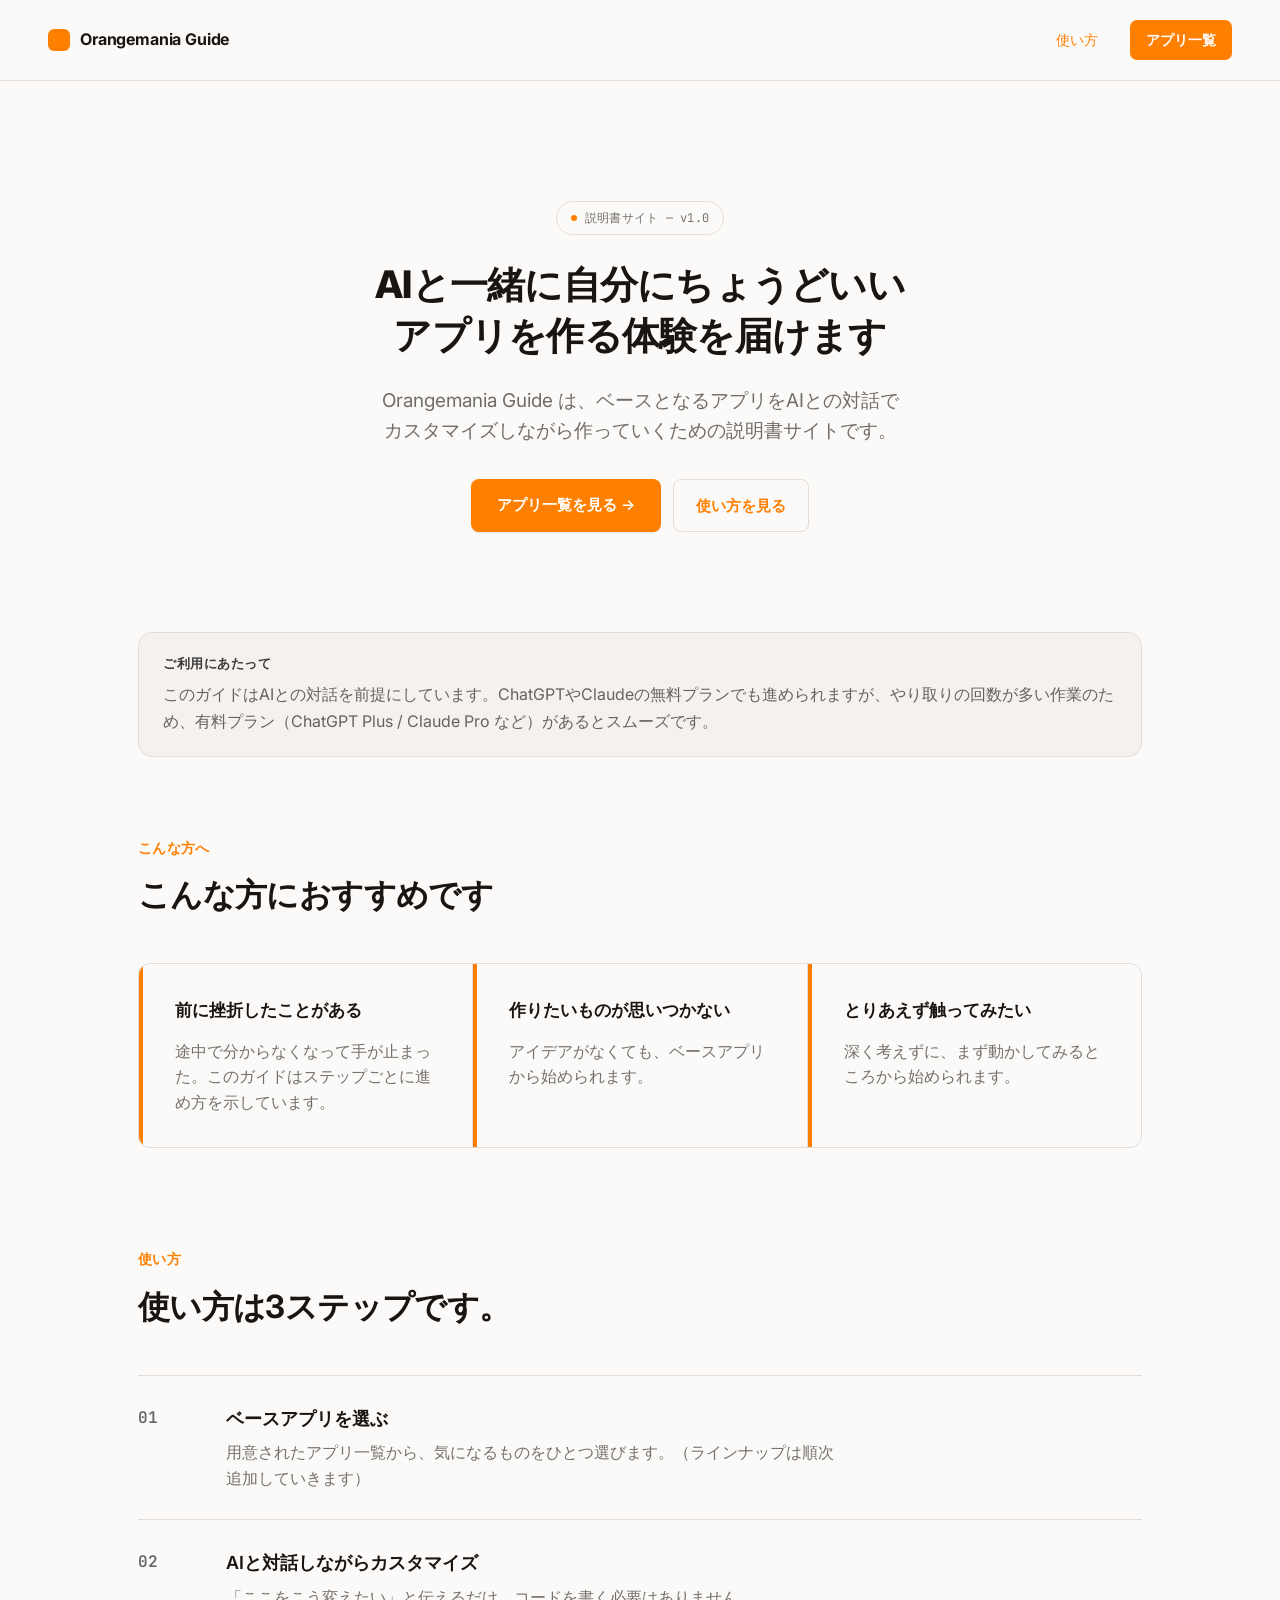
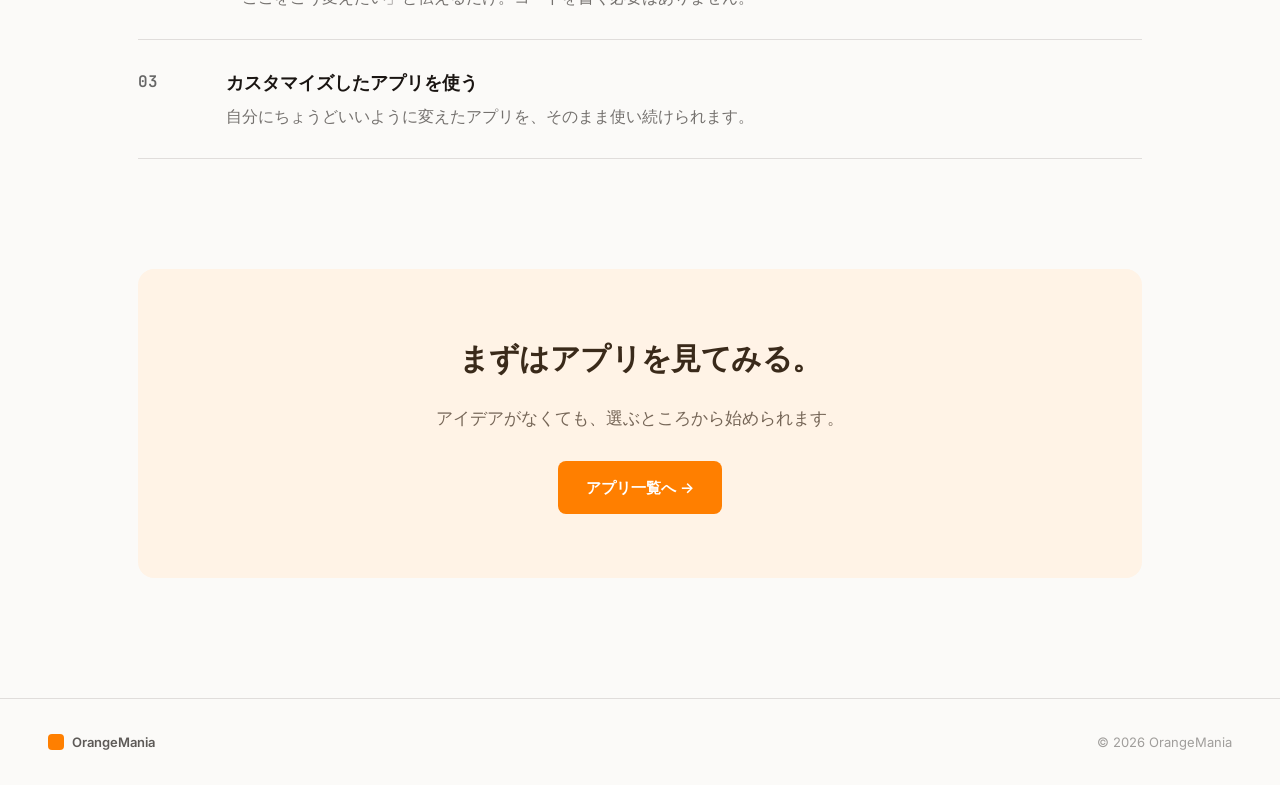
==== index.html @ e68e017d "feat: トップページを新デザインにリニューアルし、ラベル・本文のフォントを調整 - index.html: ヒーロー/注記/対象読者/使い方/CTAセクションを新レイアウトに刷新 - css/st" ====
<!DOCTYPE html>
<html lang="ja">

<head>
  <meta charset="UTF-8">
  <meta name="viewport" content="width=device-width, initial-scale=1.0">
  <title>OrangeMania - AIと一緒に、自分だけのアプリを作る</title>
  <link rel="preconnect" href="https://fonts.googleapis.com">
  <link rel="preconnect" href="https://fonts.gstatic.com" crossorigin="">
  <link
    href="https://fonts.googleapis.com/css2?family=Inter:wght@400;500;600;700;800&family=JetBrains+Mono:wght@400;500&display=swap"
    rel="stylesheet">
  <link rel="stylesheet" href="css/style.css">
</head>

<body class="lp-body">

  <header class="lp-header">
    <div class="lp-logo">
      <div class="lp-logo-mark"></div>
      <span class="lp-logo-text">Orangemania Guide</span>
    </div>
    <nav class="lp-nav">
      <a href="#how" class="lp-nav-link">使い方</a>
      <a href="#apps" class="lp-nav-cta">アプリ一覧</a>
    </nav>
  </header>

  <!-- Hero -->
  <section class="lp-hero">
    <div class="lp-hero-badge">
      <span class="lp-hero-badge-dot"></span>
      説明書サイト &mdash; v1.0
    </div>
    <h1>AIと一緒に自分にちょうどいい<br>アプリを作る体験を届けます</h1>
    <p class="lp-hero-lead">Orangemania Guide は、ベースとなるアプリをAIとの対話で<br>カスタマイズしながら作っていくための説明書サイトです。</p>
    <div class="lp-hero-actions">
      <a href="guide/index.html" class="lp-btn-primary">アプリ一覧を見る &rarr;</a>
      <a href="#how" class="lp-btn-secondary">使い方を見る</a>
    </div>
  </section>

  <!-- Usage note -->
  <section class="lp-section lp-note-section">
    <div class="lp-note">
      <span class="lp-note-label">ご利用にあたって</span>
      <p class="lp-note-text">このガイドはAIとの対話を前提にしています。ChatGPTやClaudeの無料プランでも進められますが、やり取りの回数が多い作業のため、有料プラン（ChatGPT Plus /
        Claude Pro など）があるとスムーズです。</p>
    </div>
  </section>

  <!-- Target readers -->
  <section id="who" class="lp-section">
    <div class="lp-section-head">
      <span class="lp-eyebrow">こんな方へ</span>
      <h2>こんな方におすすめです</h2>
    </div>
    <div class="lp-cards">
      <div class="lp-card">
        <h3>前に挫折したことがある</h3>
        <p>途中で分からなくなって手が止まった。このガイドはステップごとに進め方を示しています。</p>
      </div>
      <div class="lp-card">
        <h3>作りたいものが思いつかない</h3>
        <p>アイデアがなくても、ベースアプリから始められます。</p>
      </div>
      <div class="lp-card">
        <h3>とりあえず触ってみたい</h3>
        <p>深く考えずに、まず動かしてみるところから始められます。</p>
      </div>
    </div>
  </section>

  <!-- How it works -->
  <section id="how" class="lp-section-how">
    <div class="lp-section-head">
      <span class="lp-eyebrow">使い方</span>
      <h2>使い方は3ステップです。</h2>
    </div>
    <div class="lp-steps">
      <div class="lp-step">
        <span class="lp-step-num">01</span>
        <div class="lp-step-body">
          <h3>ベースアプリを選ぶ</h3>
          <p>用意されたアプリ一覧から、気になるものをひとつ選びます。（ラインナップは順次追加していきます）</p>
        </div>
      </div>
      <div class="lp-step">
        <span class="lp-step-num">02</span>
        <div class="lp-step-body">
          <h3>AIと対話しながらカスタマイズ</h3>
          <p>「ここをこう変えたい」と伝えるだけ。コードを書く必要はありません。</p>
        </div>
      </div>
      <div class="lp-step">
        <span class="lp-step-num">03</span>
        <div class="lp-step-body">
          <h3>カスタマイズしたアプリを使う</h3>
          <p>自分にちょうどいいように変えたアプリを、そのまま使い続けられます。</p>
        </div>
      </div>
    </div>
  </section>

  <!-- CTA -->
  <section id="apps" class="lp-section-cta">
    <div class="lp-cta-box">
      <h2>まずはアプリを見てみる。</h2>
      <p>アイデアがなくても、選ぶところから始められます。</p>
      <a href="guide/index.html" class="lp-btn-cta">アプリ一覧へ &rarr;</a>
    </div>
  </section>

  <!-- Footer -->
  <footer class="lp-footer">
    <div class="lp-footer-brand">
      <div class="lp-footer-mark"></div>
      <span class="lp-footer-name">OrangeMania</span>
    </div>
    <span class="lp-footer-copy">&copy; 2026 OrangeMania</span>
  </footer>

</body>

</html>
---- css/style.css ----
/* OrangeMania Guide - 共通スタイル */

@import url('https://fonts.googleapis.com/css2?family=Nunito:wght@400;600;700;800&family=DM+Mono:wght@400;500&display=swap');

:root {
  --color-accent: #FF7F00;
  --color-bg: #FAF8F4;
  --color-text: #3a2a1a;
  --color-code-bg: #f0ede8;
  --radius: 14px;
}

* {
  box-sizing: border-box;
}

body {
  margin: 0;
  background: var(--color-bg);
  color: var(--color-text);
  font-family: 'Nunito', sans-serif;
  line-height: 1.7;
  -webkit-font-smoothing: antialiased;
}

.container {
  max-width: 720px;
  margin: 0 auto;
  padding: 0 24px 80px;
}

/* ナビゲーションバー */
.navbar {
  border-bottom: 1px solid #e8e2d8;
  padding: 20px 24px;
  display: flex;
  align-items: center;
  gap: 16px;
  margin-bottom: 48px;
}

.navbar .logo {
  font-weight: 800;
  font-size: 1.1rem;
  color: var(--color-accent);
  text-decoration: none;
}

.navbar .page-title {
  font-size: 0.95rem;
  color: var(--color-text);
  opacity: 0.7;
}

/* 見出し */
h1 {
  font-size: 2rem;
  font-weight: 800;
  margin-bottom: 16px;
}

h2 {
  font-size: 1.4rem;
  font-weight: 700;
  margin-top: 48px;
  margin-bottom: 16px;
}

p {
  margin: 0 0 16px;
}

/* ラベル（英字大文字 + モノスペース） */
.label {
  font-family: 'DM Mono', monospace;
  font-size: 0.75rem;
  letter-spacing: 0.08em;
  text-transform: uppercase;
  color: var(--color-accent);
  font-weight: 500;
}

/* ボタン */
.btn {
  display: inline-block;
  background: var(--color-accent);
  color: #fff;
  text-decoration: none;
  padding: 14px 28px;
  border-radius: var(--radius);
  font-weight: 700;
  box-shadow: none;
  border: none;
  transition: opacity 0.15s ease;
}

.btn:hover {
  opacity: 0.85;
}

.btn-outline {
  display: inline-block;
  background: transparent;
  color: var(--color-accent);
  text-decoration: none;
  padding: 12px 24px;
  border-radius: var(--radius);
  font-weight: 700;
  border: 1.5px solid var(--color-accent);
}

/* ターゲット読者リスト */
.audience-list {
  list-style: none;
  padding: 0;
  margin: 24px 0;
}

.audience-list li {
  padding: 16px 20px;
  background: #fff;
  border-radius: var(--radius);
  border: 1px solid #eee6da;
  margin-bottom: 12px;
}

/* アプリカード */
.card-grid {
  display: grid;
  grid-template-columns: 1fr;
  gap: 16px;
  margin: 24px 0;
}

.card {
  background: #fff;
  border: 1px solid #eee6da;
  border-radius: var(--radius);
  padding: 24px;
  box-shadow: none;
}

.card h3 {
  margin: 0 0 8px;
  font-size: 1.15rem;
}

.card p {
  opacity: 0.8;
  margin-bottom: 20px;
}

/* ステップセクション */
.step {
  margin-top: 56px;
  padding-top: 32px;
  border-top: 1px solid #eee6da;
}

.step:first-of-type {
  border-top: none;
  padding-top: 0;
}

.step-number {
  font-family: 'DM Mono', monospace;
  font-size: 0.8rem;
  letter-spacing: 0.08em;
  color: var(--color-accent);
  font-weight: 500;
  display: block;
  margin-bottom: 8px;
}

/* コードブロック */
.code-block {
  position: relative;
  background: var(--color-code-bg);
  border-radius: var(--radius);
  padding: 20px;
  margin: 16px 0;
  font-family: 'DM Mono', monospace;
  font-size: 0.9rem;
  white-space: pre-wrap;
  word-break: break-word;
}

.copy-btn {
  position: absolute;
  top: 12px;
  right: 12px;
  font-family: 'DM Mono', monospace;
  font-size: 0.7rem;
  letter-spacing: 0.05em;
  text-transform: uppercase;
  background: #fff;
  border: 1px solid #ddd4c4;
  border-radius: 8px;
  padding: 6px 10px;
  cursor: pointer;
  color: var(--color-text);
}

.copy-btn:hover {
  border-color: var(--color-accent);
  color: var(--color-accent);
}

/* フッター */
.footer {
  text-align: center;
  padding: 40px 24px;
  font-family: 'DM Mono', monospace;
  font-size: 0.75rem;
  opacity: 0.6;
}

.back-link {
  display: inline-block;
  margin-top: 48px;
  color: var(--color-accent);
  text-decoration: none;
  font-weight: 700;
}

/* ==========================================================================
   Landing page (Claude Design "OrangeMania Top" 再現)
   トップページ(index.html)専用。既存クラスとは独立した lp- プレフィックス
   ========================================================================== */

.lp-body {
  margin: 0;
  font-family: 'Inter', -apple-system, sans-serif;
  color: oklch(0.2 0.01 60);
  background: oklch(0.985 0.003 80);
  min-height: 100vh;
  display: flex;
  flex-direction: column;
}

.lp-body ::selection {
  background: #FF7F00;
  color: #fff;
}

.lp-body a {
  color: #FF7F00;
  text-decoration: none;
}

.lp-body a:hover {
  color: #E56E00;
}

/* Header */
.lp-header {
  position: sticky;
  top: 0;
  z-index: 10;
  display: flex;
  align-items: center;
  justify-content: space-between;
  padding: 20px 48px;
  background: oklch(0.985 0.003 80 / 0.85);
  backdrop-filter: blur(10px);
  border-bottom: 1px solid oklch(0.9 0.005 60);
}

.lp-logo {
  display: flex;
  align-items: center;
  gap: 10px;
}

.lp-logo-mark {
  width: 22px;
  height: 22px;
  background: #FF7F00;
  border-radius: 6px;
}

.lp-logo-text {
  font-weight: 700;
  font-size: 16px;
  letter-spacing: -0.01em;
  color: oklch(0.2 0.01 60);
}

.lp-nav {
  display: flex;
  align-items: center;
  gap: 32px;
}

.lp-nav-link {
  font-size: 14px;
  color: oklch(0.2 0.01 60 / 0.65);
  font-weight: 500;
}

a.lp-nav-cta {
  font-size: 14px;
  font-weight: 600;
  background: #FF7F00;
  color: #fff;
  padding: 8px 16px;
  border-radius: 7px;
}

a.lp-nav-cta:hover {
  background: #E56E00;
  color: #fff;
}

/* Hero */
.lp-hero {
  display: flex;
  flex-direction: column;
  align-items: center;
  text-align: center;
  padding: 120px 24px 100px;
  gap: 24px;
}

.lp-hero-badge {
  display: inline-flex;
  align-items: center;
  gap: 8px;
  padding: 6px 14px;
  border-radius: 100px;
  border: 1px solid oklch(0.9 0.01 60);
  font-family: 'JetBrains Mono', monospace;
  font-size: 12px;
  color: oklch(0.2 0.01 60 / 0.6);
  letter-spacing: 0.02em;
}

.lp-hero-badge-dot {
  width: 6px;
  height: 6px;
  border-radius: 50%;
  background: #FF7F00;
  display: inline-block;
}

.lp-hero h1 {
  font-size: clamp(26px, 4.2vw, 38px);
  line-height: 1.35;
  font-weight: 800;
  letter-spacing: -0.02em;
  margin: 0;
  max-width: 780px;
}

@media (max-width: 640px) {
  .lp-hero h1 {
    font-size: 24px;
    line-height: 1.45;
  }
}

.lp-hero-lead {
  font-size: 19px;
  line-height: 1.6;
  color: oklch(0.2 0.01 60 / 0.62);
  max-width: 560px;
  margin: 0;
  font-weight: 400;
}

.lp-hero-actions {
  display: flex;
  gap: 12px;
  margin-top: 8px;
}

a.lp-btn-primary {
  font-size: 15px;
  font-weight: 600;
  background: #FF7F00;
  color: #fff;
  padding: 13px 26px;
  border-radius: 8px;
  box-shadow: 0 1px 2px oklch(0.2 0.01 60 / 0.1);
}

a.lp-btn-primary:hover {
  background: #E56E00;
  color: #fff;
}

.lp-btn-secondary {
  font-size: 15px;
  font-weight: 600;
  color: oklch(0.2 0.01 60 / 0.8);
  padding: 13px 22px;
  border-radius: 8px;
  border: 1px solid oklch(0.9 0.01 60);
}

.lp-btn-secondary:hover {
  border-color: oklch(0.75 0.01 60);
  background: oklch(0.96 0.005 60);
}

/* Target readers */
.lp-section {
  padding: 40px 48px 100px;
  max-width: 1100px;
  margin: 0 auto;
  width: 100%;
  box-sizing: border-box;
}

.lp-section-head {
  display: flex;
  flex-direction: column;
  gap: 8px;
  margin-bottom: 40px;
}

.lp-eyebrow {
  font-family: 'JetBrains Mono', monospace;
  font-size: 14px;
  color: #FF7F00;
  font-weight: 600;
  letter-spacing: 0.02em;
}

.lp-section-head h2 {
  font-size: 32px;
  font-weight: 700;
  letter-spacing: -0.02em;
  margin: 0;
}

.lp-cards {
  display: grid;
  grid-template-columns: repeat(3, 1fr);
  gap: 1px;
  background: oklch(0.9 0.005 60);
  border: 1px solid oklch(0.9 0.005 60);
  border-radius: 12px;
  overflow: hidden;
}

.lp-card {
  background: oklch(0.985 0.003 80);
  padding: 32px;
  display: flex;
  flex-direction: column;
  gap: 14px;
  border-left: 4px solid #FF7F00;
}

.lp-card h3 {
  font-size: 17px;
  font-weight: 600;
  margin: 0;
}

.lp-card p {
  font-size: 16px;
  line-height: 1.6;
  color: oklch(0.2 0.01 60 / 0.6);
  margin: 0;
}

/* How it works */
.lp-section-how {
  padding: 0 48px 110px;
  max-width: 1100px;
  margin: 0 auto;
  width: 100%;
  box-sizing: border-box;
}

.lp-steps {
  display: flex;
  flex-direction: column;
}

.lp-step {
  display: grid;
  grid-template-columns: 64px 1fr;
  gap: 24px;
  padding: 28px 0;
  border-top: 1px solid oklch(0.9 0.005 60);
}

.lp-step:last-child {
  border-bottom: 1px solid oklch(0.9 0.005 60);
}

.lp-step-num {
  font-family: 'JetBrains Mono', monospace;
  font-size: 16px;
  color: #666666;
  font-weight: 600;
}

.lp-step-body {
  display: flex;
  flex-direction: column;
  gap: 6px;
}

.lp-step-body h3 {
  font-size: 18px;
  font-weight: 600;
  margin: 0;
}

.lp-step-body p {
  font-size: 16px;
  line-height: 1.6;
  color: oklch(0.2 0.01 60 / 0.6);
  margin: 0;
  max-width: 620px;
}

/* CTA */
.lp-section-cta {
  padding: 0 48px 120px;
  max-width: 1100px;
  margin: 0 auto;
  width: 100%;
  box-sizing: border-box;
}

.lp-cta-box {
  background: #FFF3E6;
  border-radius: 16px;
  padding: 64px 48px;
  display: flex;
  flex-direction: column;
  align-items: center;
  text-align: center;
  gap: 20px;
}

.lp-cta-box h2 {
  font-size: 30px;
  font-weight: 700;
  letter-spacing: -0.02em;
  margin: 0;
  color: #3a2a1a;
}

.lp-cta-box p {
  font-size: 17px;
  color: rgba(58, 42, 26, 0.7);
  margin: 0;
  max-width: 440px;
}

a.lp-btn-cta {
  font-size: 15px;
  font-weight: 600;
  background: #FF7F00;
  color: #fff;
  padding: 14px 28px;
  border-radius: 8px;
  margin-top: 8px;
}

a.lp-btn-cta:hover {
  background: #E56E00;
  color: #fff;
}

/* Footer */
.lp-footer {
  margin-top: auto;
  padding: 32px 48px;
  border-top: 1px solid oklch(0.9 0.005 60);
  display: flex;
  align-items: center;
  justify-content: space-between;
}

.lp-footer-brand {
  display: flex;
  align-items: center;
  gap: 8px;
}

.lp-footer-mark {
  width: 16px;
  height: 16px;
  background: #FF7F00;
  border-radius: 4px;
}

.lp-footer-name {
  font-size: 13px;
  font-weight: 600;
  color: oklch(0.2 0.01 60 / 0.7);
}

.lp-footer-copy {
  font-size: 13px;
  color: oklch(0.2 0.01 60 / 0.4);
}

/* Usage note */
.lp-note-section {
  padding-top: 0;
  padding-bottom: 40px;
}

.lp-note {
  background: oklch(0.96 0.005 60);
  border: 1px solid oklch(0.9 0.005 60);
  border-radius: 14px;
  padding: 20px 24px;
  display: flex;
  flex-direction: column;
  gap: 6px;
  box-shadow: none;
}

.lp-note-label {
  font-family: 'JetBrains Mono', monospace;
  font-size: 13px;
  letter-spacing: 0.04em;
  font-weight: 600;
  color: #3a3a3a;
}

.lp-note-text {
  font-size: 16px;
  line-height: 1.7;
  color: oklch(0.2 0.01 60 / 0.65);
  margin: 0;
}
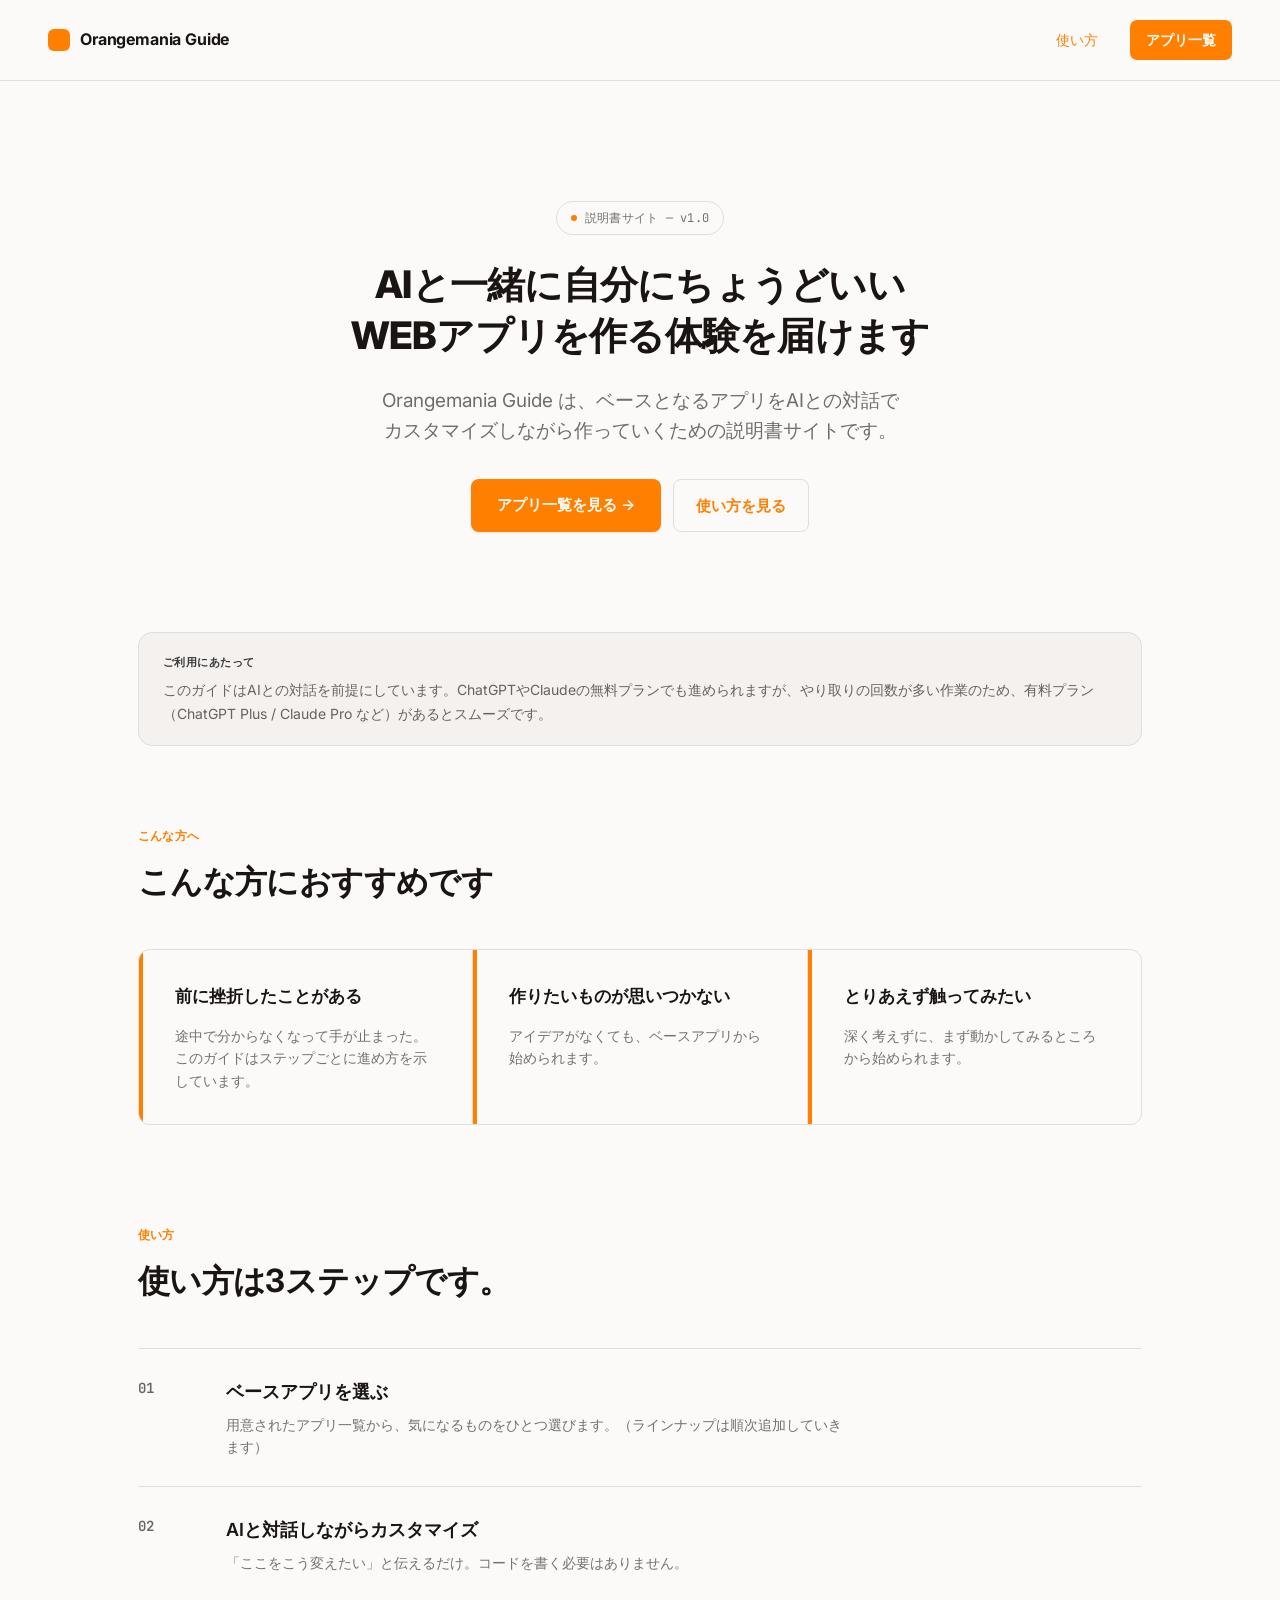
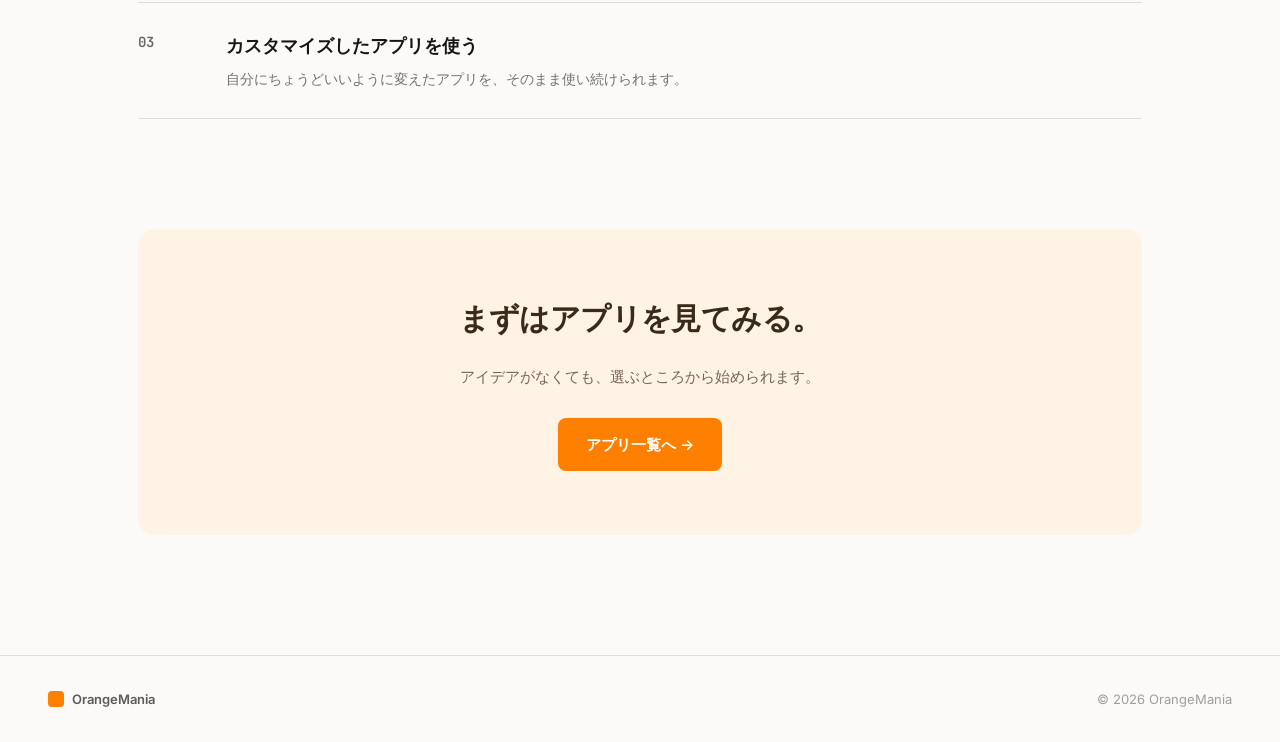
==== commit f5bd762d: "fix: キャッチコピーをWEBアプリ表記に変更し、フォントサイズを前回変更前の値に戻す - index.html: ヒーロー見出しを「WEBアプリを作る体験を届けます」に変更 - css/style" ====
--- a/index.html
+++ b/index.html
@@ -32,7 +32,7 @@
       <span class="lp-hero-badge-dot"></span>
       説明書サイト &mdash; v1.0
     </div>
-    <h1>AIと一緒に自分にちょうどいい<br>アプリを作る体験を届けます</h1>
+    <h1>AIと一緒に自分にちょうどいい<br>WEBアプリを作る体験を届けます</h1>
     <p class="lp-hero-lead">Orangemania Guide は、ベースとなるアプリをAIとの対話で<br>カスタマイズしながら作っていくための説明書サイトです。</p>
     <div class="lp-hero-actions">
       <a href="guide/index.html" class="lp-btn-primary">アプリ一覧を見る &rarr;</a>
--- a/css/style.css
+++ b/css/style.css
@@ -421,7 +421,7 @@
 
 .lp-eyebrow {
   font-family: 'JetBrains Mono', monospace;
-  font-size: 14px;
+  font-size: 12px;
   color: #FF7F00;
   font-weight: 600;
   letter-spacing: 0.02em;
@@ -460,7 +460,7 @@
 }
 
 .lp-card p {
-  font-size: 16px;
+  font-size: 14px;
   line-height: 1.6;
   color: oklch(0.2 0.01 60 / 0.6);
   margin: 0;
@@ -494,7 +494,7 @@
 
 .lp-step-num {
   font-family: 'JetBrains Mono', monospace;
-  font-size: 16px;
+  font-size: 14px;
   color: #666666;
   font-weight: 600;
 }
@@ -512,7 +512,7 @@
 }
 
 .lp-step-body p {
-  font-size: 16px;
+  font-size: 14px;
   line-height: 1.6;
   color: oklch(0.2 0.01 60 / 0.6);
   margin: 0;
@@ -548,7 +548,7 @@
 }
 
 .lp-cta-box p {
-  font-size: 17px;
+  font-size: 15px;
   color: rgba(58, 42, 26, 0.7);
   margin: 0;
   max-width: 440px;
@@ -622,14 +622,14 @@
 
 .lp-note-label {
   font-family: 'JetBrains Mono', monospace;
-  font-size: 13px;
+  font-size: 11px;
   letter-spacing: 0.04em;
   font-weight: 600;
   color: #3a3a3a;
 }
 
 .lp-note-text {
-  font-size: 16px;
+  font-size: 14px;
   line-height: 1.7;
   color: oklch(0.2 0.01 60 / 0.65);
   margin: 0;
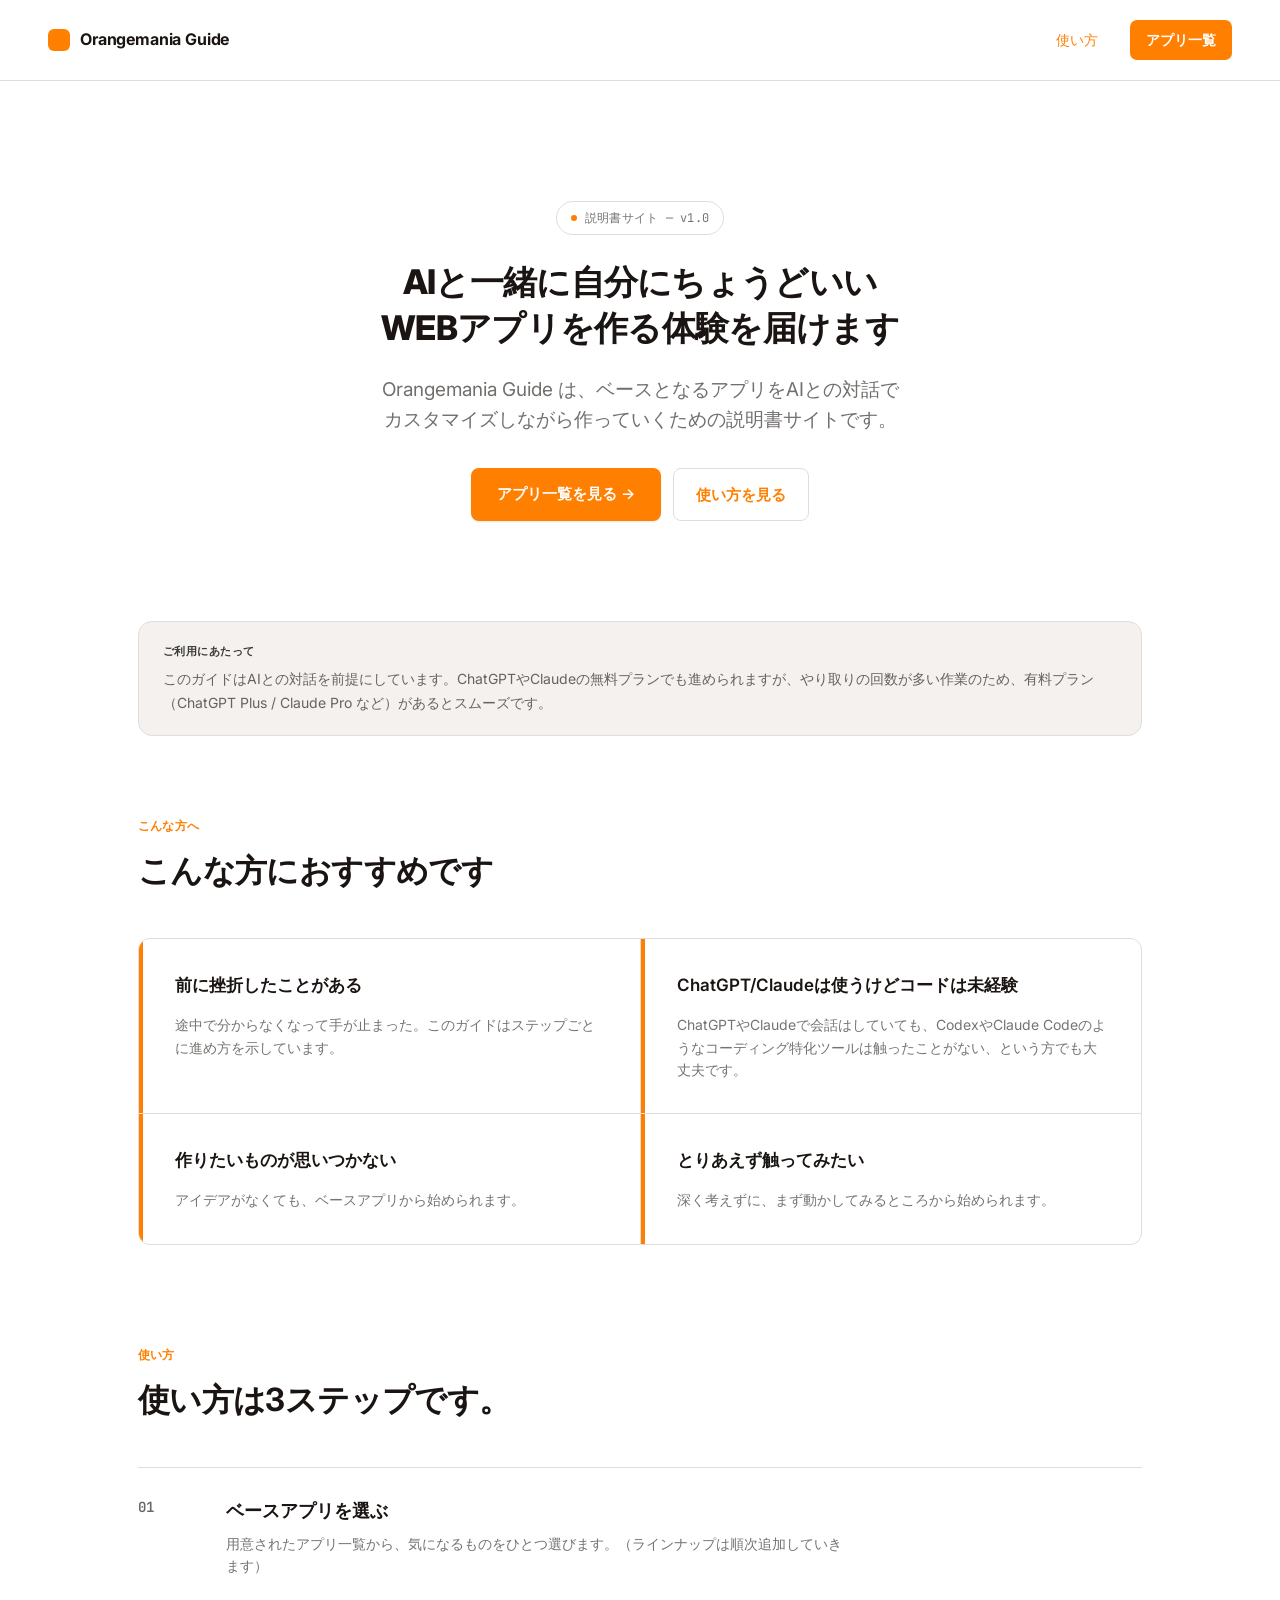
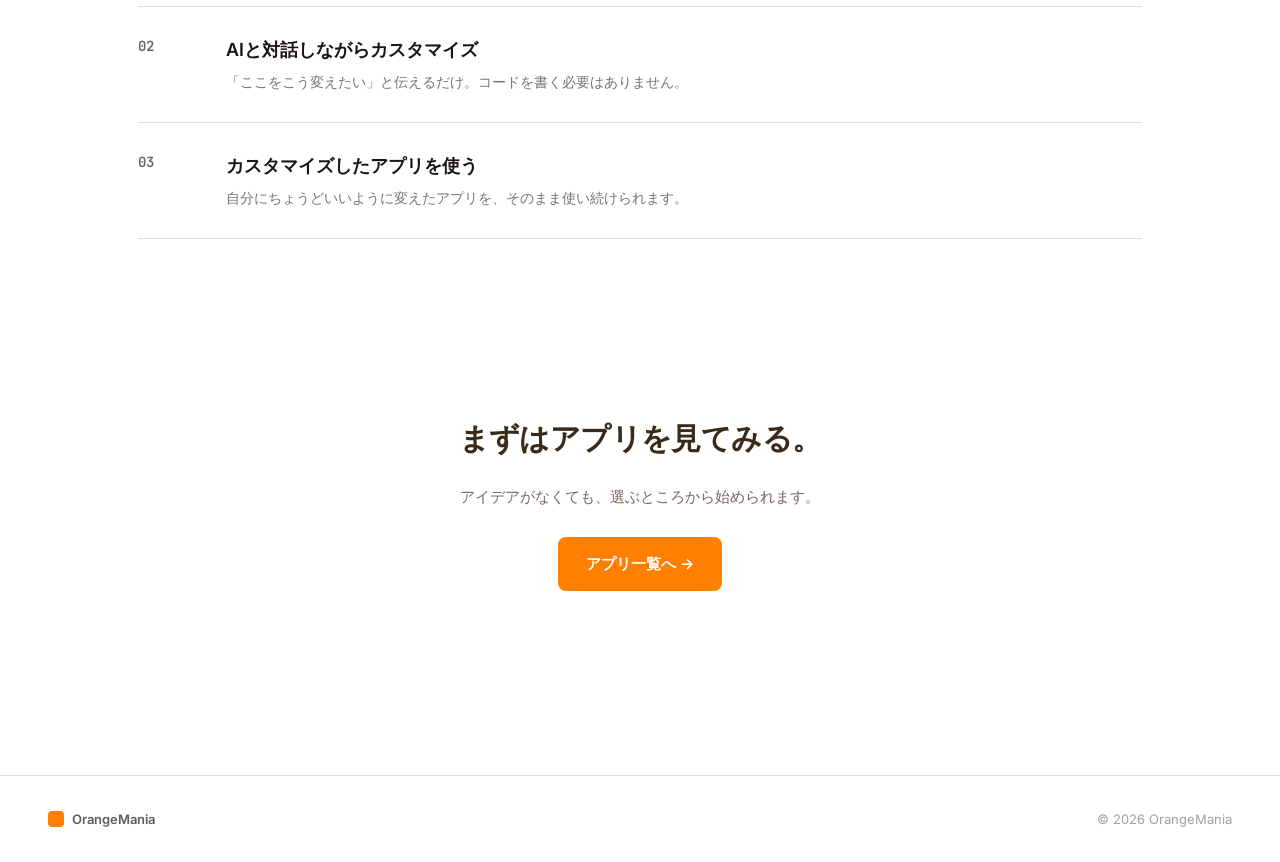
==== commit 2f447289: "feat: こんな方へセクションにChatGPT/Claude利用者向けカードを追加 コーディング未経験だがChatGPT/Claudeは使っている読者向けのカードを追加し、 4枚レイアウトに合わせて" ====
--- a/index.html
+++ b/index.html
@@ -59,6 +59,10 @@
       <div class="lp-card">
         <h3>前に挫折したことがある</h3>
         <p>途中で分からなくなって手が止まった。このガイドはステップごとに進め方を示しています。</p>
+      </div>
+      <div class="lp-card">
+        <h3>ChatGPT/Claudeは使うけどコードは未経験</h3>
+        <p>ChatGPTやClaudeで会話はしていても、CodexやClaude Codeのようなコーディング特化ツールは触ったことがない、という方でも大丈夫です。</p>
       </div>
       <div class="lp-card">
         <h3>作りたいものが思いつかない</h3>
--- a/css/style.css
+++ b/css/style.css
@@ -4,7 +4,7 @@
 
 :root {
   --color-accent: #FF7F00;
-  --color-bg: #FAF8F4;
+  --color-bg: #FFFFFF;
   --color-text: #3a2a1a;
   --color-code-bg: #f0ede8;
   --radius: 14px;
@@ -232,7 +232,7 @@
   margin: 0;
   font-family: 'Inter', -apple-system, sans-serif;
   color: oklch(0.2 0.01 60);
-  background: oklch(0.985 0.003 80);
+  background: #FFFFFF;
   min-height: 100vh;
   display: flex;
   flex-direction: column;
@@ -261,7 +261,7 @@
   align-items: center;
   justify-content: space-between;
   padding: 20px 48px;
-  background: oklch(0.985 0.003 80 / 0.85);
+  background: rgba(255, 255, 255, 0.85);
   backdrop-filter: blur(10px);
   border-bottom: 1px solid oklch(0.9 0.005 60);
 }
@@ -344,7 +344,7 @@
 }
 
 .lp-hero h1 {
-  font-size: clamp(26px, 4.2vw, 38px);
+  font-size: clamp(24px, 3.8vw, 34px);
   line-height: 1.35;
   font-weight: 800;
   letter-spacing: -0.02em;
@@ -354,7 +354,7 @@
 
 @media (max-width: 640px) {
   .lp-hero h1 {
-    font-size: 24px;
+    font-size: 22px;
     line-height: 1.45;
   }
 }
@@ -436,7 +436,7 @@
 
 .lp-cards {
   display: grid;
-  grid-template-columns: repeat(3, 1fr);
+  grid-template-columns: repeat(2, 1fr);
   gap: 1px;
   background: oklch(0.9 0.005 60);
   border: 1px solid oklch(0.9 0.005 60);
@@ -445,7 +445,7 @@
 }
 
 .lp-card {
-  background: oklch(0.985 0.003 80);
+  background: #FFFFFF;
   padding: 32px;
   display: flex;
   flex-direction: column;
@@ -529,8 +529,7 @@
 }
 
 .lp-cta-box {
-  background: #FFF3E6;
-  border-radius: 16px;
+  background: transparent;
   padding: 64px 48px;
   display: flex;
   flex-direction: column;
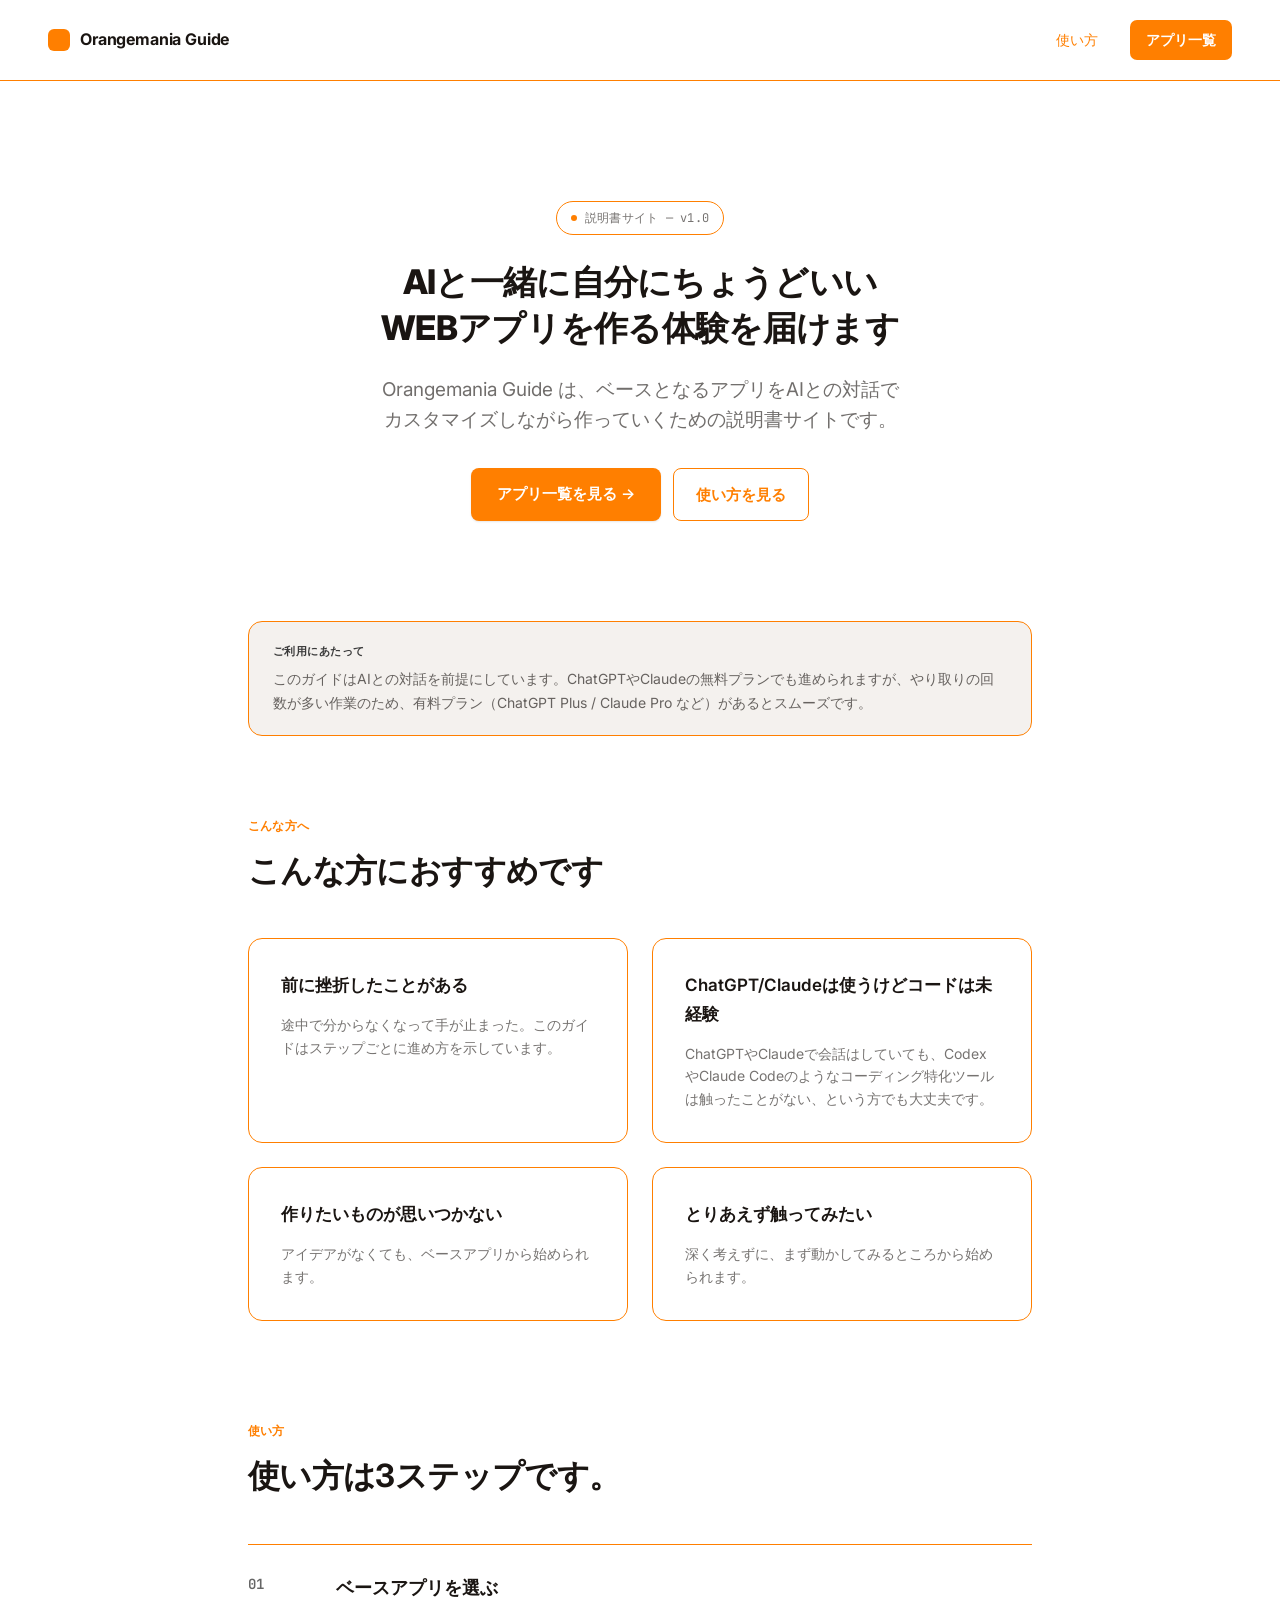
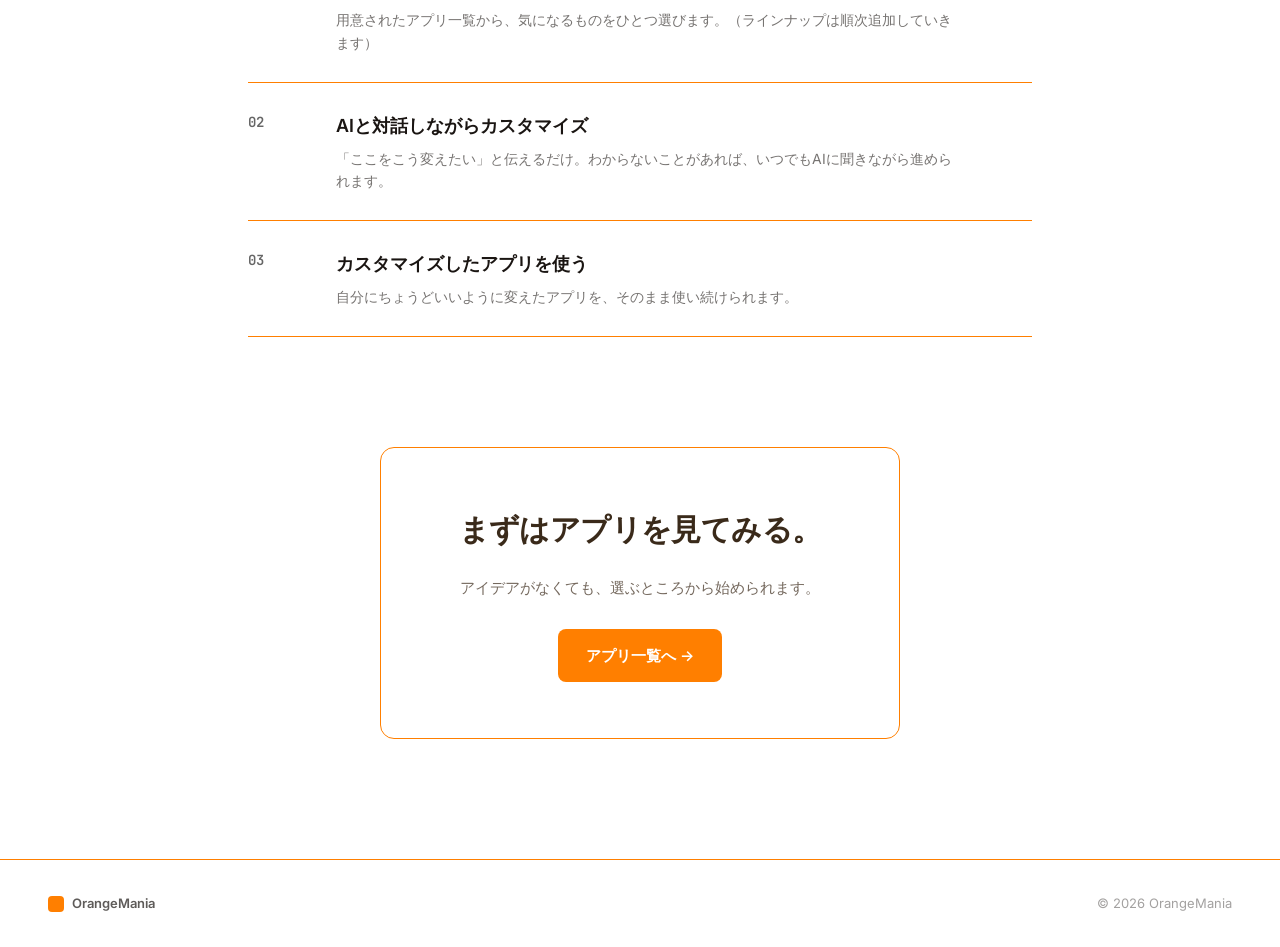
==== commit b14a0b81: "fix: アクセントカラーの統一とレイアウト調整 - グレー系の枠線・罫線(header/hero-badge/btn-secondary/footer/note)を#FF7F00に統一 - .lp-" ====
--- a/index.html
+++ b/index.html
@@ -93,7 +93,7 @@
         <span class="lp-step-num">02</span>
         <div class="lp-step-body">
           <h3>AIと対話しながらカスタマイズ</h3>
-          <p>「ここをこう変えたい」と伝えるだけ。コードを書く必要はありません。</p>
+          <p>「ここをこう変えたい」と伝えるだけ。わからないことがあれば、いつでもAIに聞きながら進められます。</p>
         </div>
       </div>
       <div class="lp-step">
--- a/css/style.css
+++ b/css/style.css
@@ -263,7 +263,7 @@
   padding: 20px 48px;
   background: rgba(255, 255, 255, 0.85);
   backdrop-filter: blur(10px);
-  border-bottom: 1px solid oklch(0.9 0.005 60);
+  border-bottom: 1px solid #FF7F00;
 }
 
 .lp-logo {
@@ -328,7 +328,7 @@
   gap: 8px;
   padding: 6px 14px;
   border-radius: 100px;
-  border: 1px solid oklch(0.9 0.01 60);
+  border: 1px solid #FF7F00;
   font-family: 'JetBrains Mono', monospace;
   font-size: 12px;
   color: oklch(0.2 0.01 60 / 0.6);
@@ -357,6 +357,10 @@
     font-size: 22px;
     line-height: 1.45;
   }
+
+  .lp-cards {
+    grid-template-columns: 1fr;
+  }
 }
 
 .lp-hero-lead {
@@ -395,18 +399,18 @@
   color: oklch(0.2 0.01 60 / 0.8);
   padding: 13px 22px;
   border-radius: 8px;
-  border: 1px solid oklch(0.9 0.01 60);
+  border: 1px solid #FF7F00;
 }
 
 .lp-btn-secondary:hover {
-  border-color: oklch(0.75 0.01 60);
+  border-color: #FF7F00;
   background: oklch(0.96 0.005 60);
 }
 
 /* Target readers */
 .lp-section {
   padding: 40px 48px 100px;
-  max-width: 1100px;
+  max-width: 880px;
   margin: 0 auto;
   width: 100%;
   box-sizing: border-box;
@@ -437,11 +441,7 @@
 .lp-cards {
   display: grid;
   grid-template-columns: repeat(2, 1fr);
-  gap: 1px;
-  background: oklch(0.9 0.005 60);
-  border: 1px solid oklch(0.9 0.005 60);
-  border-radius: 12px;
-  overflow: hidden;
+  gap: 24px;
 }
 
 .lp-card {
@@ -450,7 +450,9 @@
   display: flex;
   flex-direction: column;
   gap: 14px;
-  border-left: 4px solid #FF7F00;
+  border: 1px solid #FF7F00;
+  border-radius: 14px;
+  box-shadow: none;
 }
 
 .lp-card h3 {
@@ -469,7 +471,7 @@
 /* How it works */
 .lp-section-how {
   padding: 0 48px 110px;
-  max-width: 1100px;
+  max-width: 880px;
   margin: 0 auto;
   width: 100%;
   box-sizing: border-box;
@@ -485,11 +487,11 @@
   grid-template-columns: 64px 1fr;
   gap: 24px;
   padding: 28px 0;
-  border-top: 1px solid oklch(0.9 0.005 60);
+  border-top: 1px solid #FF7F00;
 }
 
 .lp-step:last-child {
-  border-bottom: 1px solid oklch(0.9 0.005 60);
+  border-bottom: 1px solid #FF7F00;
 }
 
 .lp-step-num {
@@ -522,7 +524,7 @@
 /* CTA */
 .lp-section-cta {
   padding: 0 48px 120px;
-  max-width: 1100px;
+  max-width: 880px;
   margin: 0 auto;
   width: 100%;
   box-sizing: border-box;
@@ -530,12 +532,16 @@
 
 .lp-cta-box {
   background: transparent;
-  padding: 64px 48px;
+  padding: 56px 24px;
   display: flex;
   flex-direction: column;
   align-items: center;
   text-align: center;
   gap: 20px;
+  border: 1px solid #FF7F00;
+  border-radius: 14px;
+  max-width: 520px;
+  margin: 0 auto;
 }
 
 .lp-cta-box h2 {
@@ -572,7 +578,7 @@
 .lp-footer {
   margin-top: auto;
   padding: 32px 48px;
-  border-top: 1px solid oklch(0.9 0.005 60);
+  border-top: 1px solid #FF7F00;
   display: flex;
   align-items: center;
   justify-content: space-between;
@@ -610,7 +616,7 @@
 
 .lp-note {
   background: oklch(0.96 0.005 60);
-  border: 1px solid oklch(0.9 0.005 60);
+  border: 1px solid #FF7F00;
   border-radius: 14px;
   padding: 20px 24px;
   display: flex;
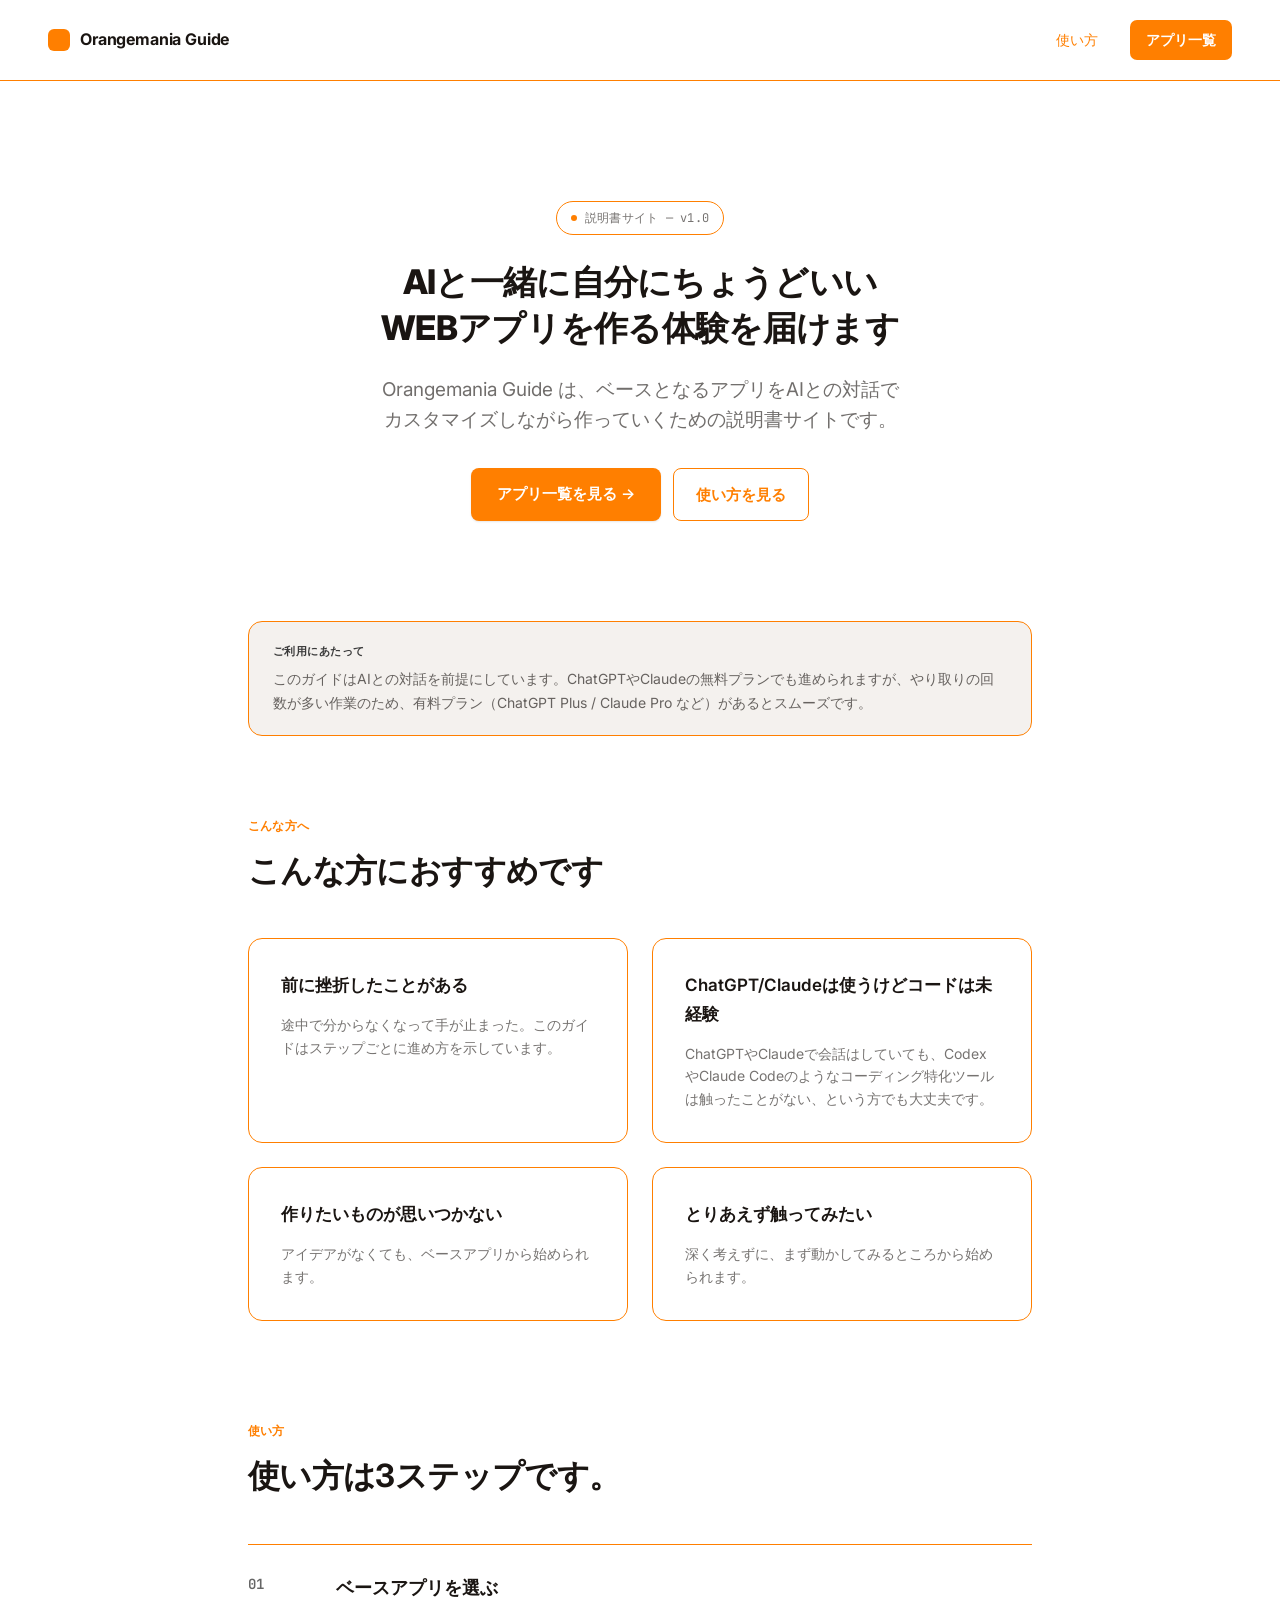
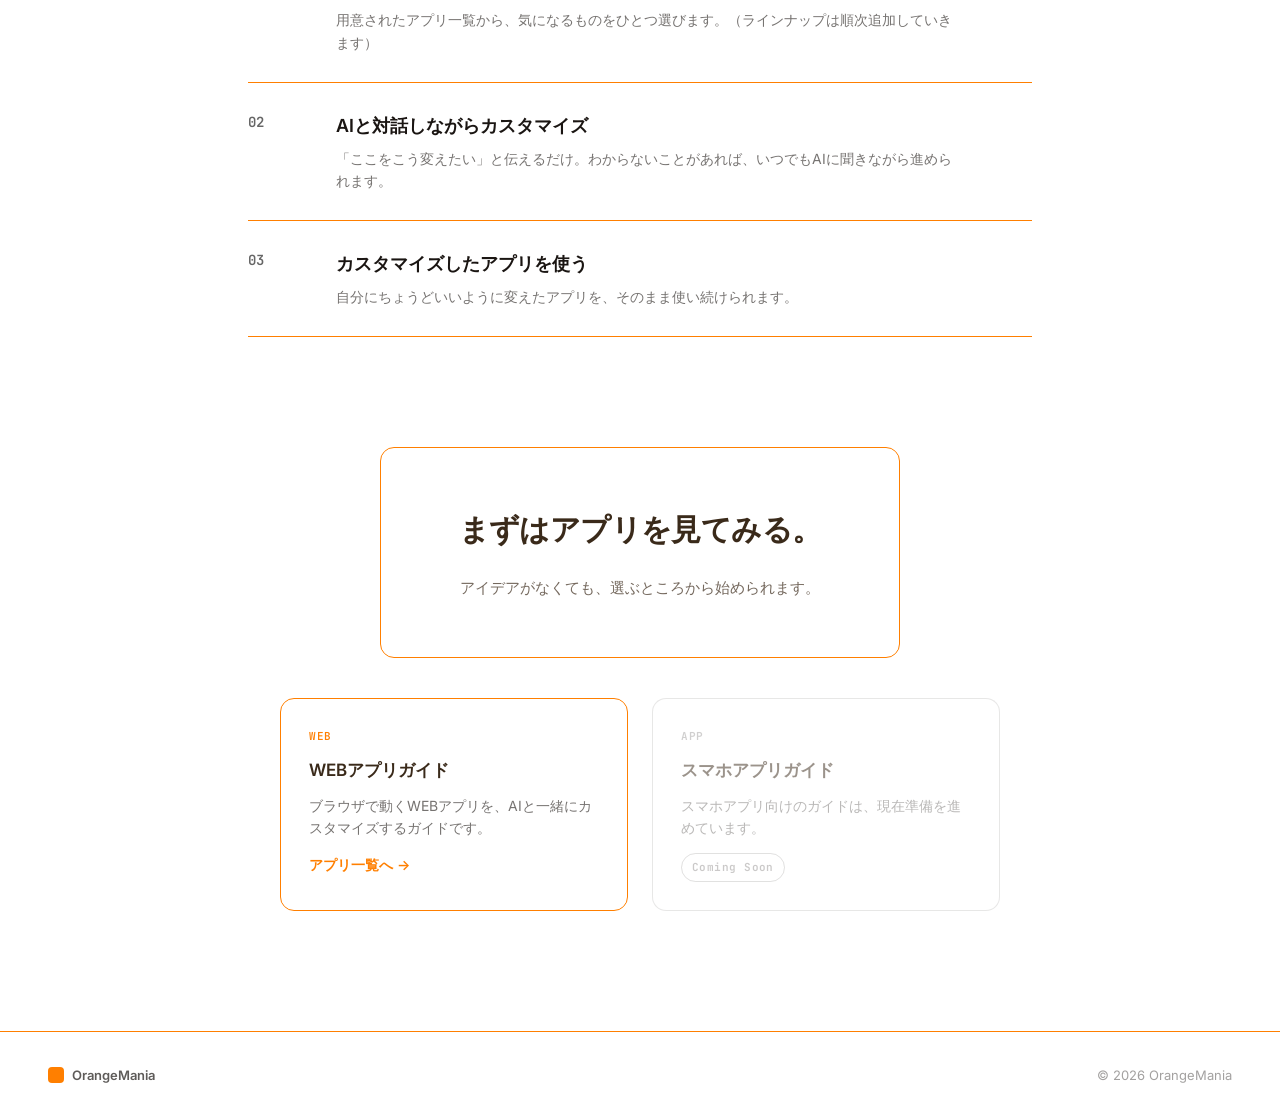
==== commit 6cd50100: "refactor: WEBアプリガイドをguide/web/配下に整理 スマホアプリガイド追加に備え、guide/index.htmlとguide/pomodoro/をguide/web/へ移動。 ト" ====
--- a/index.html
+++ b/index.html
@@ -35,7 +35,7 @@
     <h1>AIと一緒に自分にちょうどいい<br>WEBアプリを作る体験を届けます</h1>
     <p class="lp-hero-lead">Orangemania Guide は、ベースとなるアプリをAIとの対話で<br>カスタマイズしながら作っていくための説明書サイトです。</p>
     <div class="lp-hero-actions">
-      <a href="guide/index.html" class="lp-btn-primary">アプリ一覧を見る &rarr;</a>
+      <a href="guide/web/index.html" class="lp-btn-primary">アプリ一覧を見る &rarr;</a>
       <a href="#how" class="lp-btn-secondary">使い方を見る</a>
     </div>
   </section>
@@ -111,7 +111,20 @@
     <div class="lp-cta-box">
       <h2>まずはアプリを見てみる。</h2>
       <p>アイデアがなくても、選ぶところから始められます。</p>
-      <a href="guide/index.html" class="lp-btn-cta">アプリ一覧へ &rarr;</a>
+    </div>
+    <div class="lp-entry-grid">
+      <a href="guide/web/index.html" class="lp-entry-card">
+        <span class="lp-entry-label">WEB</span>
+        <h3>WEBアプリガイド</h3>
+        <p>ブラウザで動くWEBアプリを、AIと一緒にカスタマイズするガイドです。</p>
+        <span class="lp-entry-link">アプリ一覧へ &rarr;</span>
+      </a>
+      <div class="lp-entry-card lp-entry-card--disabled" aria-disabled="true">
+        <span class="lp-entry-label">APP</span>
+        <h3>スマホアプリガイド</h3>
+        <p>スマホアプリ向けのガイドは、現在準備を進めています。</p>
+        <span class="lp-entry-badge">Coming Soon</span>
+      </div>
     </div>
   </section>
 
--- a/css/style.css
+++ b/css/style.css
@@ -26,30 +26,7 @@
 .container {
   max-width: 720px;
   margin: 0 auto;
-  padding: 0 24px 80px;
-}
-
-/* ナビゲーションバー */
-.navbar {
-  border-bottom: 1px solid #e8e2d8;
-  padding: 20px 24px;
-  display: flex;
-  align-items: center;
-  gap: 16px;
-  margin-bottom: 48px;
-}
-
-.navbar .logo {
-  font-weight: 800;
-  font-size: 1.1rem;
-  color: var(--color-accent);
-  text-decoration: none;
-}
-
-.navbar .page-title {
-  font-size: 0.95rem;
-  color: var(--color-text);
-  opacity: 0.7;
+  padding: 48px 24px 80px;
 }
 
 /* 見出し */
@@ -134,7 +111,7 @@
 
 .card {
   background: #fff;
-  border: 1px solid #eee6da;
+  border: 1px solid #FF7F00;
   border-radius: var(--radius);
   padding: 24px;
   box-shadow: none;
@@ -148,13 +125,17 @@
 .card p {
   opacity: 0.8;
   margin-bottom: 20px;
+}
+
+.tip-highlight {
+  background: #FFF3E6;
 }
 
 /* ステップセクション */
 .step {
   margin-top: 56px;
   padding-top: 32px;
-  border-top: 1px solid #eee6da;
+  border-top: 1px solid #FF7F00;
 }
 
 .step:first-of-type {
@@ -170,6 +151,22 @@
   font-weight: 500;
   display: block;
   margin-bottom: 8px;
+}
+
+/* TIPSボックス */
+.tips-box {
+  margin-top: 56px;
+  padding: 32px;
+  background: #fff;
+  border: 1px solid #FF7F00;
+  border-radius: var(--radius);
+  box-shadow: none;
+}
+
+/* STEP番号・TIPSラベル直後の見出しは間隔を詰める */
+.step h2,
+.tips-box h2 {
+  margin-top: 0;
 }
 
 /* コードブロック */
@@ -194,7 +191,7 @@
   letter-spacing: 0.05em;
   text-transform: uppercase;
   background: #fff;
-  border: 1px solid #ddd4c4;
+  border: 1px solid #FF7F00;
   border-radius: 8px;
   padding: 6px 10px;
   cursor: pointer;
@@ -254,6 +251,7 @@
 
 /* Header */
 .lp-header {
+  font-family: 'Inter', -apple-system, sans-serif;
   position: sticky;
   top: 0;
   z-index: 10;
@@ -270,6 +268,7 @@
   display: flex;
   align-items: center;
   gap: 10px;
+  text-decoration: none;
 }
 
 .lp-logo-mark {
@@ -294,8 +293,9 @@
 
 .lp-nav-link {
   font-size: 14px;
-  color: oklch(0.2 0.01 60 / 0.65);
+  color: #FF7F00;
   font-weight: 500;
+  text-decoration: none;
 }
 
 a.lp-nav-cta {
@@ -350,17 +350,6 @@
   letter-spacing: -0.02em;
   margin: 0;
   max-width: 780px;
-}
-
-@media (max-width: 640px) {
-  .lp-hero h1 {
-    font-size: 22px;
-    line-height: 1.45;
-  }
-
-  .lp-cards {
-    grid-template-columns: 1fr;
-  }
 }
 
 .lp-hero-lead {
@@ -574,6 +563,84 @@
   color: #fff;
 }
 
+/* CTA entry cards (WEB / スマホアプリ) */
+.lp-entry-grid {
+  display: grid;
+  grid-template-columns: repeat(2, 1fr);
+  gap: 24px;
+  max-width: 720px;
+  margin: 40px auto 0;
+}
+
+.lp-entry-card {
+  display: flex;
+  flex-direction: column;
+  align-items: flex-start;
+  gap: 10px;
+  padding: 28px;
+  border: 1px solid #FF7F00;
+  border-radius: 14px;
+  background: #FFFFFF;
+  box-shadow: none;
+  text-decoration: none;
+  transition: background 0.15s ease;
+}
+
+a.lp-entry-card:hover {
+  background: oklch(0.96 0.005 60);
+}
+
+.lp-entry-card--disabled {
+  opacity: 0.5;
+  cursor: default;
+  border-color: oklch(0.2 0.01 60 / 0.2);
+}
+
+.lp-entry-label {
+  font-family: 'JetBrains Mono', monospace;
+  font-size: 11px;
+  letter-spacing: 0.06em;
+  font-weight: 600;
+  color: #FF7F00;
+}
+
+.lp-entry-card--disabled .lp-entry-label {
+  color: oklch(0.2 0.01 60 / 0.4);
+}
+
+.lp-entry-card h3 {
+  font-size: 17px;
+  font-weight: 600;
+  margin: 0;
+  color: #3a2a1a;
+}
+
+.lp-entry-card p {
+  font-size: 14px;
+  line-height: 1.6;
+  color: oklch(0.2 0.01 60 / 0.6);
+  margin: 0;
+}
+
+.lp-entry-link {
+  font-size: 14px;
+  font-weight: 600;
+  color: #FF7F00;
+  margin-top: 4px;
+}
+
+.lp-entry-badge {
+  font-family: 'JetBrains Mono', monospace;
+  font-size: 11px;
+  letter-spacing: 0.04em;
+  font-weight: 600;
+  color: oklch(0.2 0.01 60 / 0.45);
+  border: 1px solid oklch(0.2 0.01 60 / 0.25);
+  border-radius: 100px;
+  padding: 4px 10px;
+  margin-top: 4px;
+}
+
 /* Footer */
 .lp-footer {
   margin-top: auto;
@@ -639,3 +706,78 @@
   color: oklch(0.2 0.01 60 / 0.65);
   margin: 0;
 }
+
+/* ==========================================================================
+   Mobile (max-width: 640px)
+   本ファイル内のモバイル用ルールはすべてこの1ブロックに集約する。
+   通常ルールより前に置くと詳細度が同じ場合に後勝ちで無効化されるため、
+   必ずファイル末尾（最後の@media）に置くこと。
+   ========================================================================== */
+@media (max-width: 640px) {
+  .lp-header {
+    padding: 16px 20px;
+  }
+
+  .lp-logo-text {
+    font-size: 15px;
+  }
+
+  .lp-nav {
+    gap: 12px;
+  }
+
+  .lp-nav-link {
+    font-size: 13px;
+  }
+
+  a.lp-nav-cta {
+    font-size: 13px;
+    padding: 7px 12px;
+  }
+
+  .lp-hero {
+    padding: 60px 20px 60px;
+  }
+
+  .lp-hero h1 {
+    font-size: 22px;
+    line-height: 1.45;
+  }
+
+  .lp-section-head h2 {
+    font-size: 22px;
+  }
+
+  .lp-cta-box h2 {
+    font-size: 22px;
+  }
+
+  .lp-hero-actions {
+    flex-direction: column;
+    align-items: stretch;
+  }
+
+  .lp-hero-actions a {
+    text-align: center;
+  }
+
+  .lp-section,
+  .lp-section-how,
+  .lp-section-cta {
+    padding-left: 20px;
+    padding-right: 20px;
+  }
+
+  .lp-cards {
+    grid-template-columns: 1fr;
+  }
+
+  .lp-entry-grid {
+    grid-template-columns: 1fr;
+  }
+
+  .lp-step {
+    grid-template-columns: 40px 1fr;
+    gap: 16px;
+  }
+}
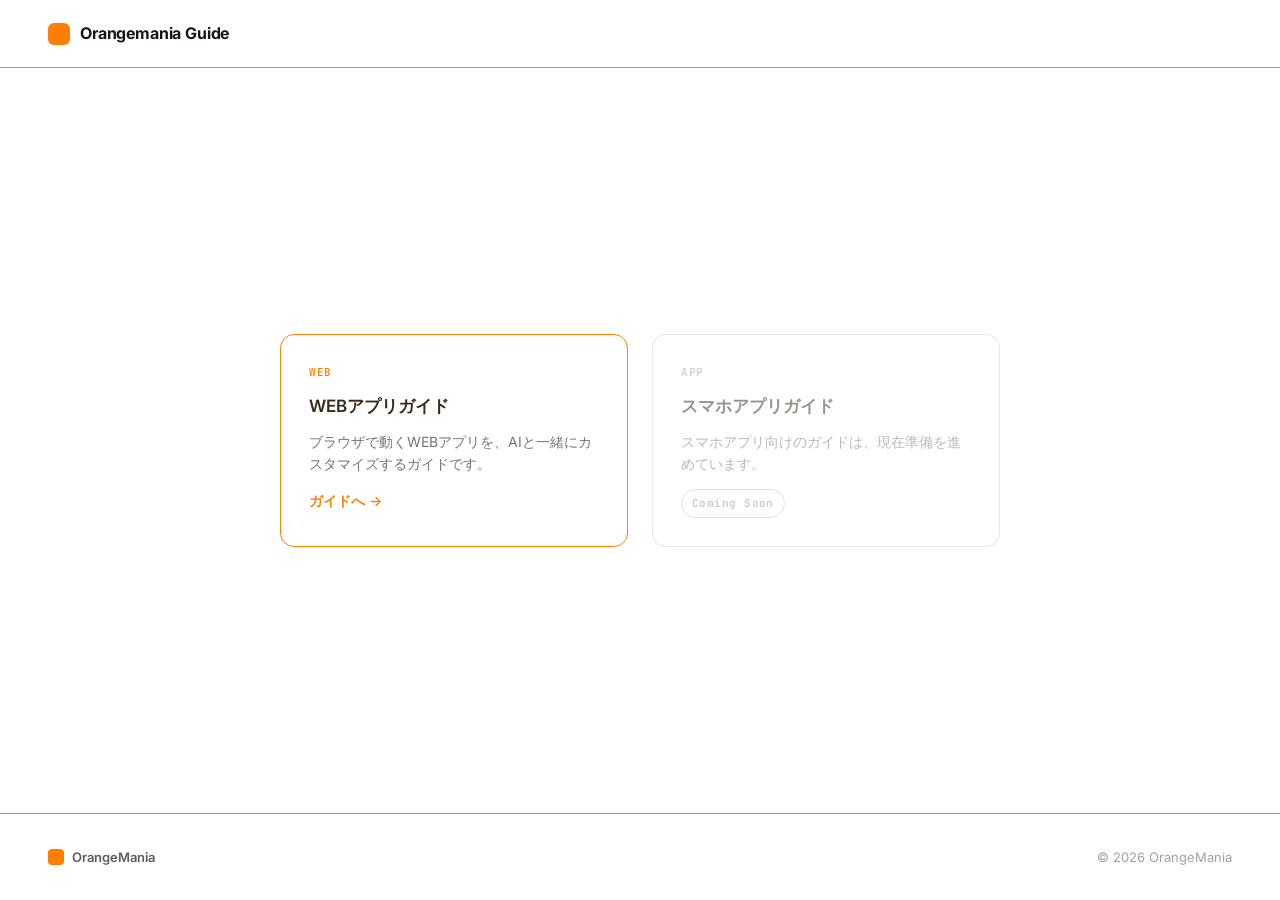
==== commit 69d61d74: "refactor: ガイド階層を1段深くし、トップページを2入口カードに変更 - 旧トップページ(WEBアプリガイド説明)をguide/web/index.htmlへ移動 - 旧guide/web/i" ====
--- a/index.html
+++ b/index.html
@@ -4,7 +4,7 @@
 <head>
   <meta charset="UTF-8">
   <meta name="viewport" content="width=device-width, initial-scale=1.0">
-  <title>OrangeMania - AIと一緒に、自分だけのアプリを作る</title>
+  <title>OrangeMania Guide</title>
   <link rel="preconnect" href="https://fonts.googleapis.com">
   <link rel="preconnect" href="https://fonts.gstatic.com" crossorigin="">
   <link
@@ -20,104 +20,15 @@
       <div class="lp-logo-mark"></div>
       <span class="lp-logo-text">Orangemania Guide</span>
     </div>
-    <nav class="lp-nav">
-      <a href="#how" class="lp-nav-link">使い方</a>
-      <a href="#apps" class="lp-nav-cta">アプリ一覧</a>
-    </nav>
   </header>
 
-  <!-- Hero -->
-  <section class="lp-hero">
-    <div class="lp-hero-badge">
-      <span class="lp-hero-badge-dot"></span>
-      説明書サイト &mdash; v1.0
-    </div>
-    <h1>AIと一緒に自分にちょうどいい<br>WEBアプリを作る体験を届けます</h1>
-    <p class="lp-hero-lead">Orangemania Guide は、ベースとなるアプリをAIとの対話で<br>カスタマイズしながら作っていくための説明書サイトです。</p>
-    <div class="lp-hero-actions">
-      <a href="guide/web/index.html" class="lp-btn-primary">アプリ一覧を見る &rarr;</a>
-      <a href="#how" class="lp-btn-secondary">使い方を見る</a>
-    </div>
-  </section>
-
-  <!-- Usage note -->
-  <section class="lp-section lp-note-section">
-    <div class="lp-note">
-      <span class="lp-note-label">ご利用にあたって</span>
-      <p class="lp-note-text">このガイドはAIとの対話を前提にしています。ChatGPTやClaudeの無料プランでも進められますが、やり取りの回数が多い作業のため、有料プラン（ChatGPT Plus /
-        Claude Pro など）があるとスムーズです。</p>
-    </div>
-  </section>
-
-  <!-- Target readers -->
-  <section id="who" class="lp-section">
-    <div class="lp-section-head">
-      <span class="lp-eyebrow">こんな方へ</span>
-      <h2>こんな方におすすめです</h2>
-    </div>
-    <div class="lp-cards">
-      <div class="lp-card">
-        <h3>前に挫折したことがある</h3>
-        <p>途中で分からなくなって手が止まった。このガイドはステップごとに進め方を示しています。</p>
-      </div>
-      <div class="lp-card">
-        <h3>ChatGPT/Claudeは使うけどコードは未経験</h3>
-        <p>ChatGPTやClaudeで会話はしていても、CodexやClaude Codeのようなコーディング特化ツールは触ったことがない、という方でも大丈夫です。</p>
-      </div>
-      <div class="lp-card">
-        <h3>作りたいものが思いつかない</h3>
-        <p>アイデアがなくても、ベースアプリから始められます。</p>
-      </div>
-      <div class="lp-card">
-        <h3>とりあえず触ってみたい</h3>
-        <p>深く考えずに、まず動かしてみるところから始められます。</p>
-      </div>
-    </div>
-  </section>
-
-  <!-- How it works -->
-  <section id="how" class="lp-section-how">
-    <div class="lp-section-head">
-      <span class="lp-eyebrow">使い方</span>
-      <h2>使い方は3ステップです。</h2>
-    </div>
-    <div class="lp-steps">
-      <div class="lp-step">
-        <span class="lp-step-num">01</span>
-        <div class="lp-step-body">
-          <h3>ベースアプリを選ぶ</h3>
-          <p>用意されたアプリ一覧から、気になるものをひとつ選びます。（ラインナップは順次追加していきます）</p>
-        </div>
-      </div>
-      <div class="lp-step">
-        <span class="lp-step-num">02</span>
-        <div class="lp-step-body">
-          <h3>AIと対話しながらカスタマイズ</h3>
-          <p>「ここをこう変えたい」と伝えるだけ。わからないことがあれば、いつでもAIに聞きながら進められます。</p>
-        </div>
-      </div>
-      <div class="lp-step">
-        <span class="lp-step-num">03</span>
-        <div class="lp-step-body">
-          <h3>カスタマイズしたアプリを使う</h3>
-          <p>自分にちょうどいいように変えたアプリを、そのまま使い続けられます。</p>
-        </div>
-      </div>
-    </div>
-  </section>
-
-  <!-- CTA -->
-  <section id="apps" class="lp-section-cta">
-    <div class="lp-cta-box">
-      <h2>まずはアプリを見てみる。</h2>
-      <p>アイデアがなくても、選ぶところから始められます。</p>
-    </div>
+  <main class="lp-top-main">
     <div class="lp-entry-grid">
       <a href="guide/web/index.html" class="lp-entry-card">
         <span class="lp-entry-label">WEB</span>
         <h3>WEBアプリガイド</h3>
         <p>ブラウザで動くWEBアプリを、AIと一緒にカスタマイズするガイドです。</p>
-        <span class="lp-entry-link">アプリ一覧へ &rarr;</span>
+        <span class="lp-entry-link">ガイドへ &rarr;</span>
       </a>
       <div class="lp-entry-card lp-entry-card--disabled" aria-disabled="true">
         <span class="lp-entry-label">APP</span>
@@ -126,9 +37,8 @@
         <span class="lp-entry-badge">Coming Soon</span>
       </div>
     </div>
-  </section>
+  </main>
 
-  <!-- Footer -->
   <footer class="lp-footer">
     <div class="lp-footer-brand">
       <div class="lp-footer-mark"></div>
@@ -139,4 +49,4 @@
 
 </body>
 
-</html>+</html>
--- a/css/style.css
+++ b/css/style.css
@@ -641,6 +641,19 @@
   margin-top: 4px;
 }
 
+/* Top page (2-entry card gate) */
+.lp-top-main {
+  flex: 1;
+  display: flex;
+  align-items: center;
+  justify-content: center;
+  padding: 48px 24px;
+}
+
+.lp-top-main .lp-entry-grid {
+  margin: 0 auto;
+}
+
 /* Footer */
 .lp-footer {
   margin-top: auto;
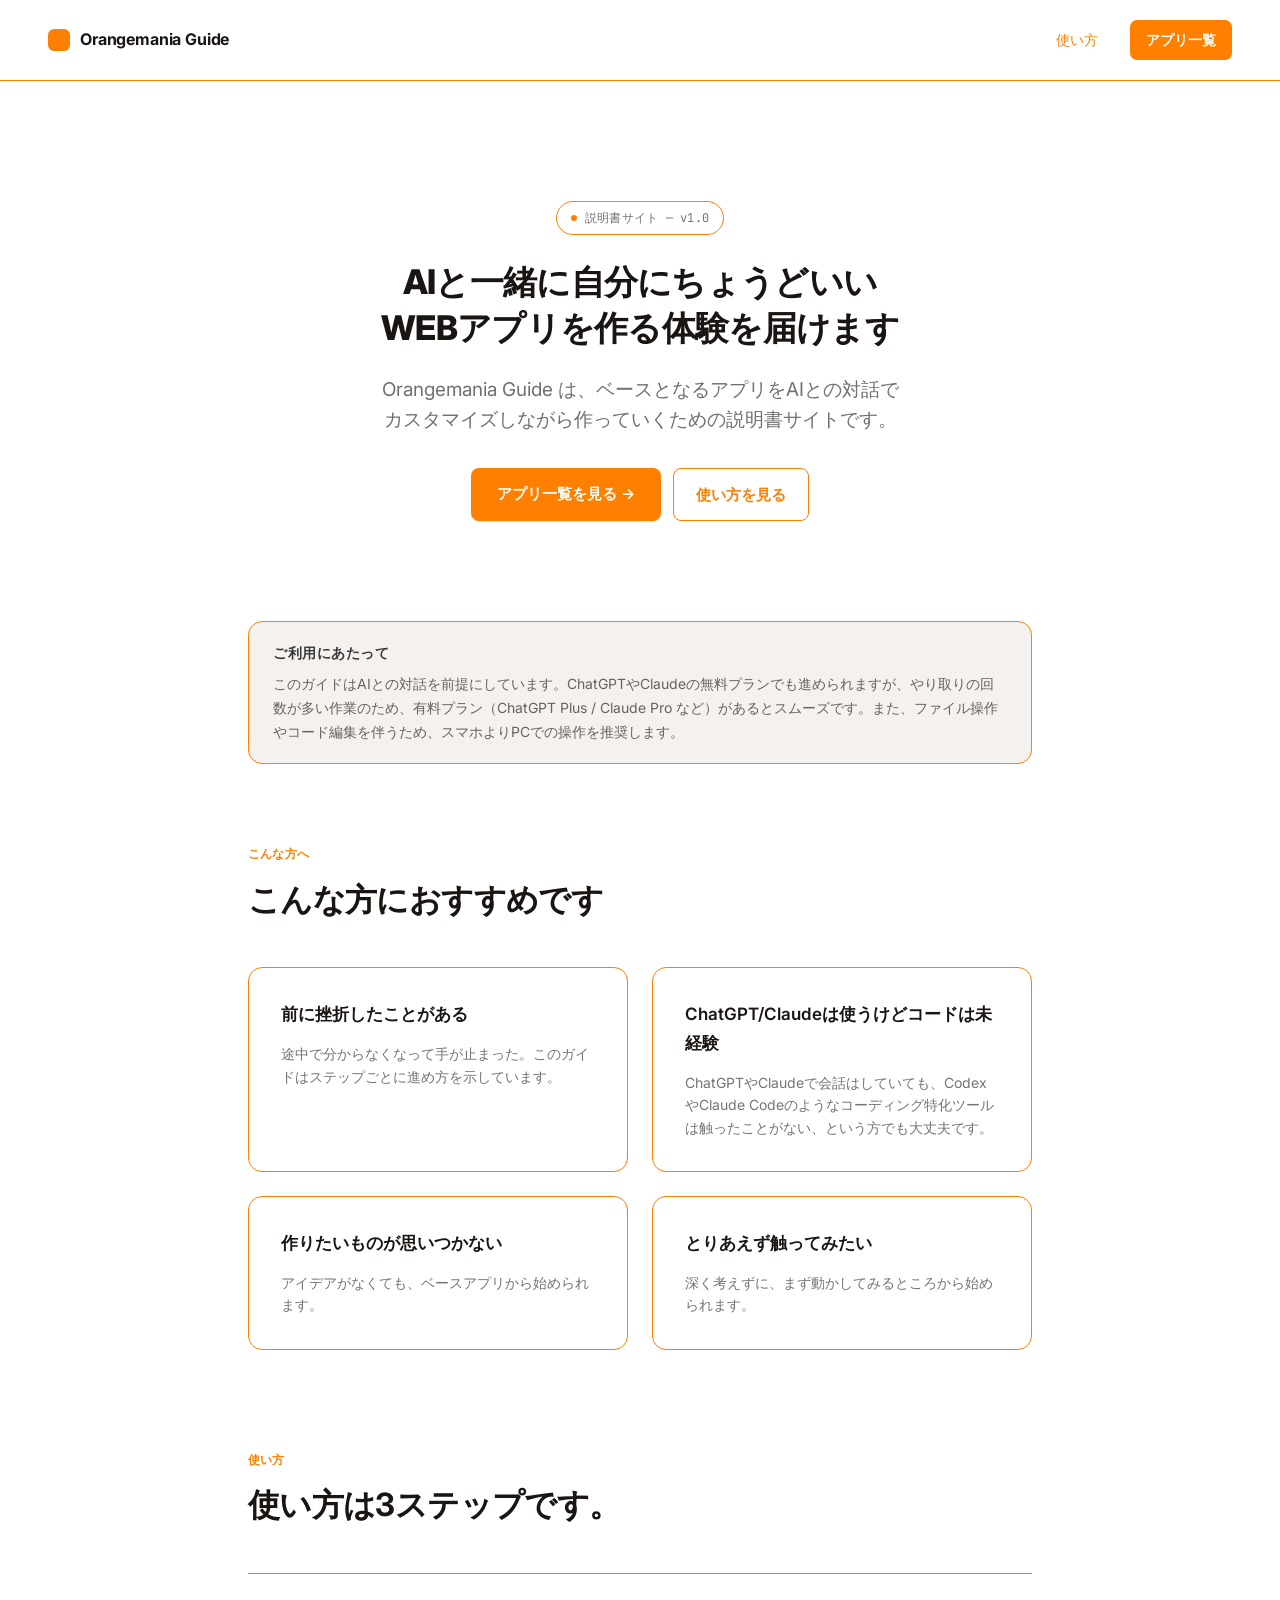
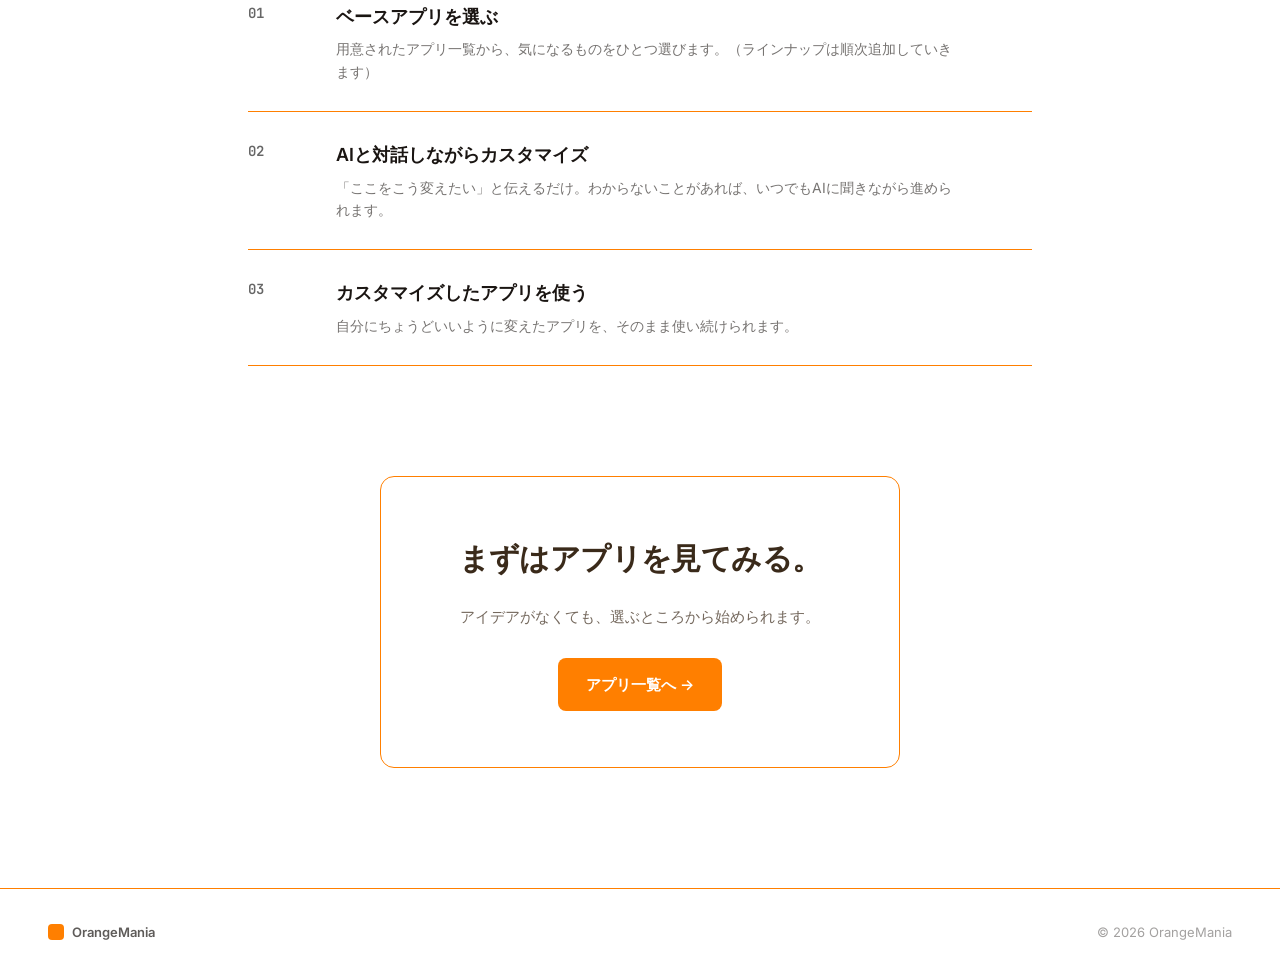
==== commit bfad98d9: "feat: トップページをguide/web/index.htmlへのリダイレクトに変更 分岐ページの内容はguide/index.htmlに退避" ====
--- a/index.html
+++ b/index.html
@@ -1,52 +1,12 @@
 <!DOCTYPE html>
 <html lang="ja">
-
 <head>
   <meta charset="UTF-8">
-  <meta name="viewport" content="width=device-width, initial-scale=1.0">
+  <meta http-equiv="refresh" content="0; url=guide/web/index.html">
+  <script>window.location.replace("guide/web/index.html");</script>
   <title>OrangeMania Guide</title>
-  <link rel="preconnect" href="https://fonts.googleapis.com">
-  <link rel="preconnect" href="https://fonts.gstatic.com" crossorigin="">
-  <link
-    href="https://fonts.googleapis.com/css2?family=Inter:wght@400;500;600;700;800&family=JetBrains+Mono:wght@400;500&display=swap"
-    rel="stylesheet">
-  <link rel="stylesheet" href="css/style.css">
 </head>
-
-<body class="lp-body">
-
-  <header class="lp-header">
-    <div class="lp-logo">
-      <div class="lp-logo-mark"></div>
-      <span class="lp-logo-text">Orangemania Guide</span>
-    </div>
-  </header>
-
-  <main class="lp-top-main">
-    <div class="lp-entry-grid">
-      <a href="guide/web/index.html" class="lp-entry-card">
-        <span class="lp-entry-label">WEB</span>
-        <h3>WEBアプリガイド</h3>
-        <p>ブラウザで動くWEBアプリを、AIと一緒にカスタマイズするガイドです。</p>
-        <span class="lp-entry-link">ガイドへ &rarr;</span>
-      </a>
-      <div class="lp-entry-card lp-entry-card--disabled" aria-disabled="true">
-        <span class="lp-entry-label">APP</span>
-        <h3>スマホアプリガイド</h3>
-        <p>スマホアプリ向けのガイドは、現在準備を進めています。</p>
-        <span class="lp-entry-badge">Coming Soon</span>
-      </div>
-    </div>
-  </main>
-
-  <footer class="lp-footer">
-    <div class="lp-footer-brand">
-      <div class="lp-footer-mark"></div>
-      <span class="lp-footer-name">OrangeMania</span>
-    </div>
-    <span class="lp-footer-copy">&copy; 2026 OrangeMania</span>
-  </footer>
-
+<body>
+  <p><a href="guide/web/index.html">こちらをクリックしてください</a></p>
 </body>
-
 </html>
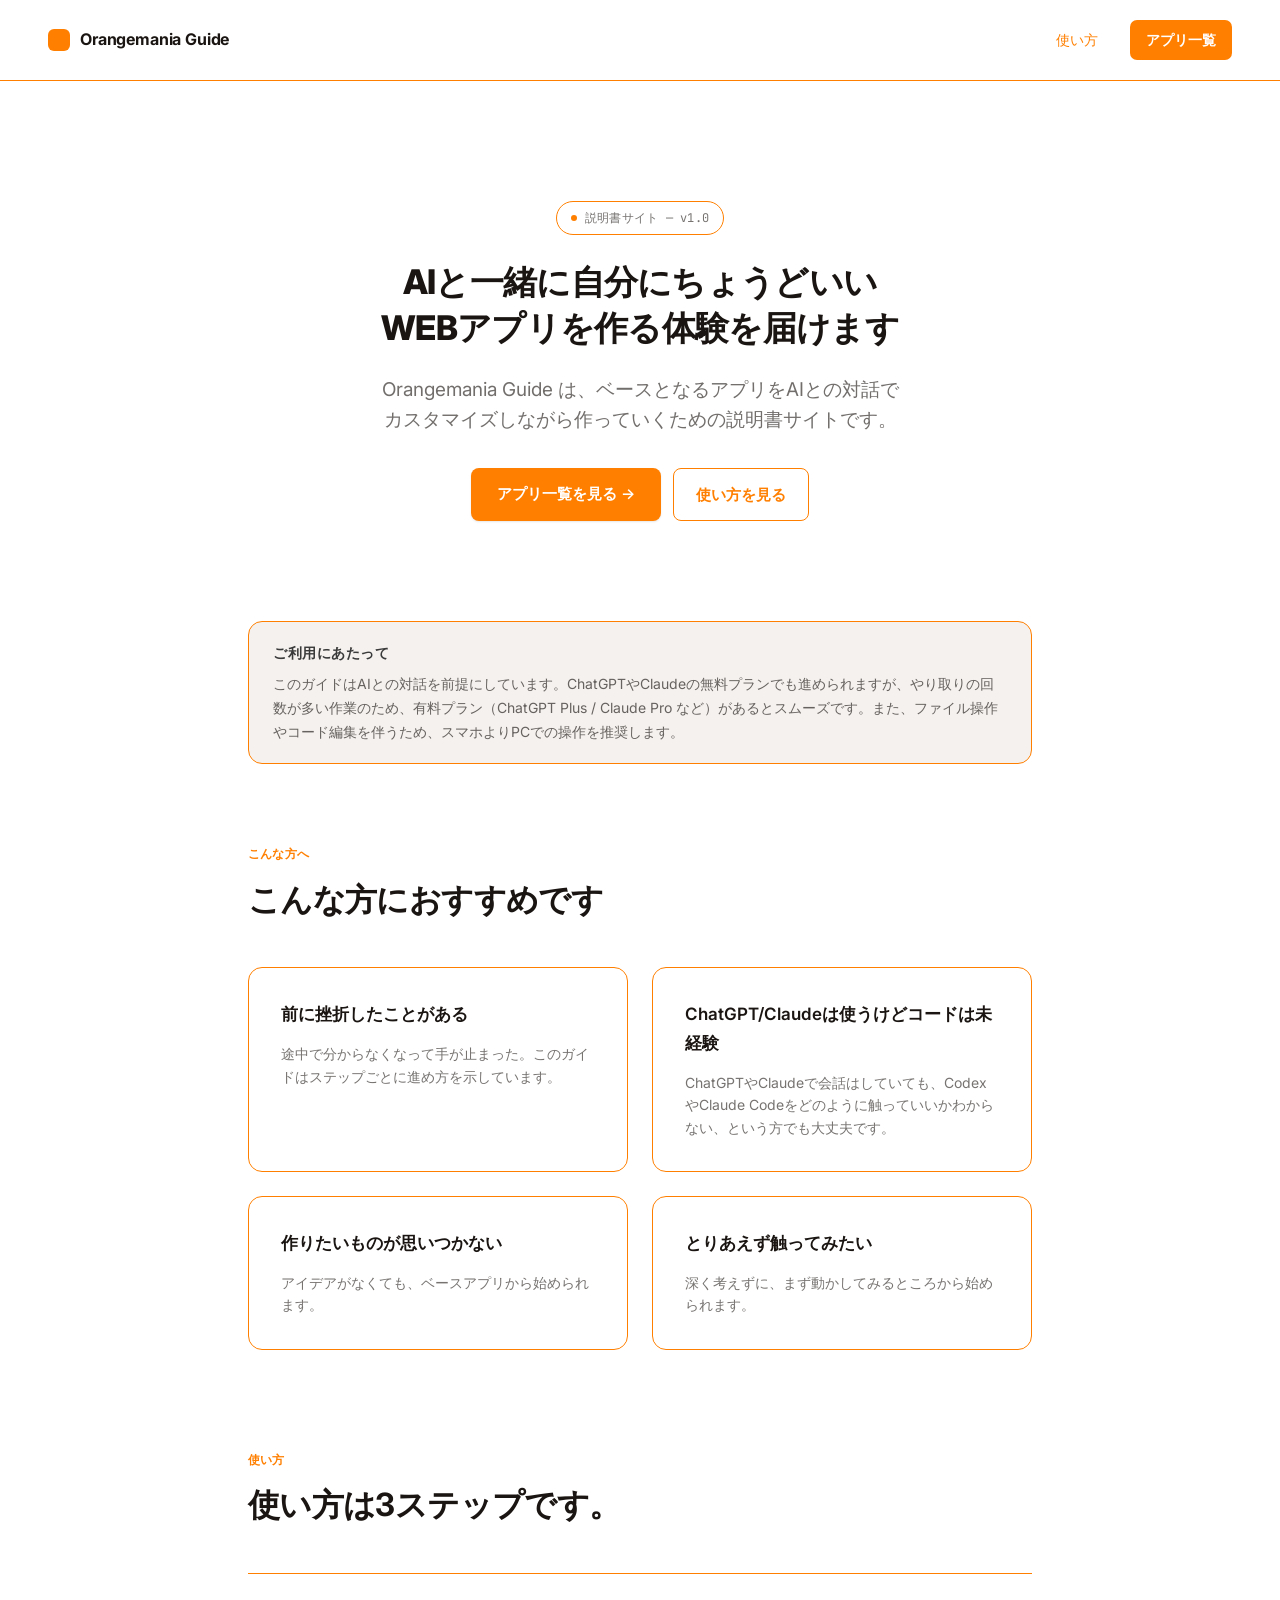
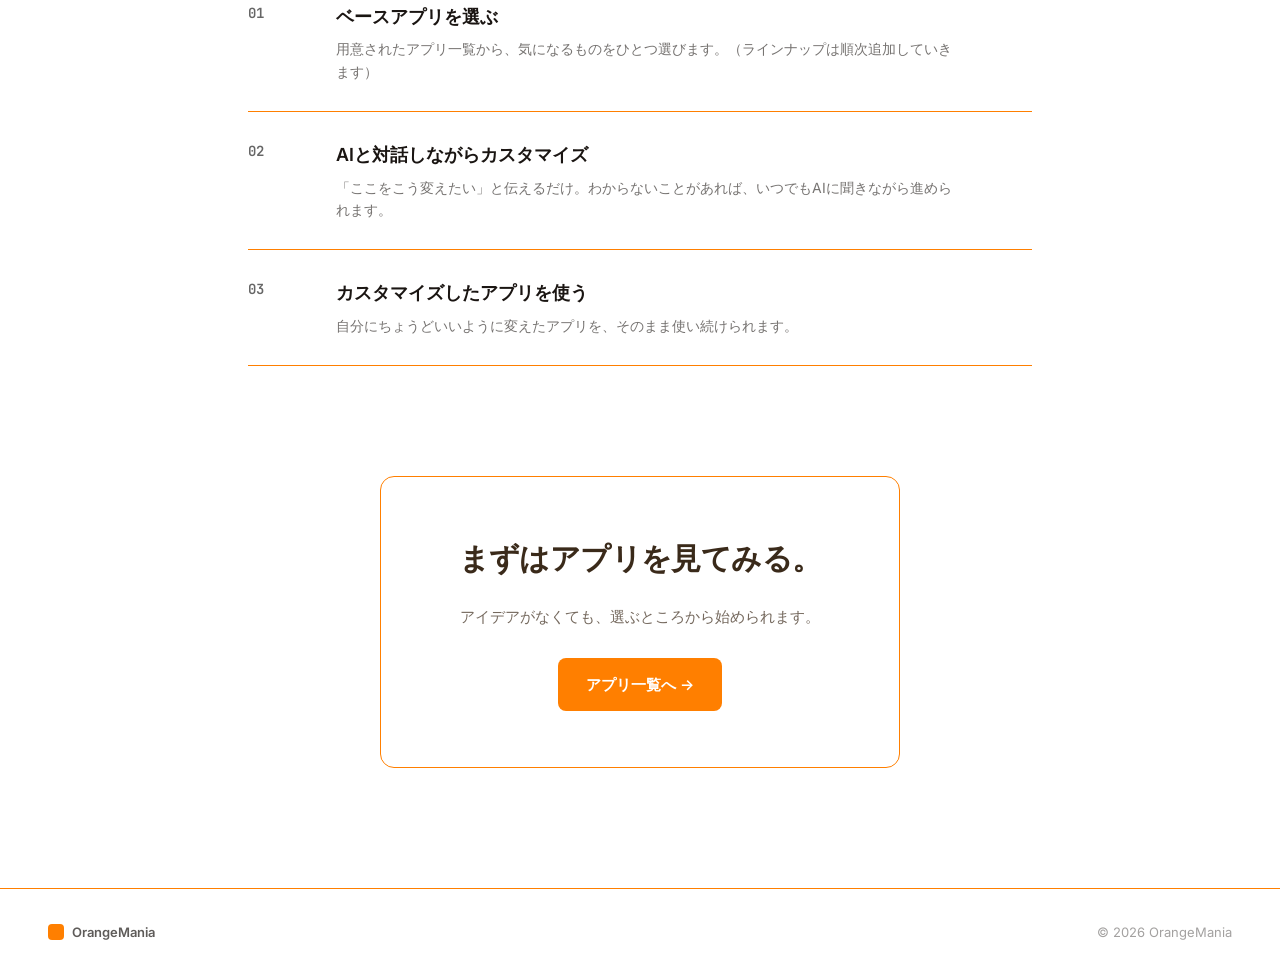
==== commit 9db6f434: "説明書にファビコン追加、転送を絶対パス化、404.html を追加 存在しないパスで guide/web/ が繰り返し付く不具合を修正。  Co-Authored-By: Claude Sonnet " ====
--- a/index.html
+++ b/index.html
@@ -2,11 +2,11 @@
 <html lang="ja">
 <head>
   <meta charset="UTF-8">
-  <meta http-equiv="refresh" content="0; url=guide/web/index.html">
-  <script>window.location.replace("guide/web/index.html");</script>
+  <meta http-equiv="refresh" content="0; url=/guide/web/index.html">
+  <script>window.location.replace("/guide/web/index.html");</script>
   <title>OrangeMania Guide</title>
 </head>
 <body>
-  <p><a href="guide/web/index.html">こちらをクリックしてください</a></p>
+  <p><a href="/guide/web/index.html">こちらをクリックしてください</a></p>
 </body>
 </html>
